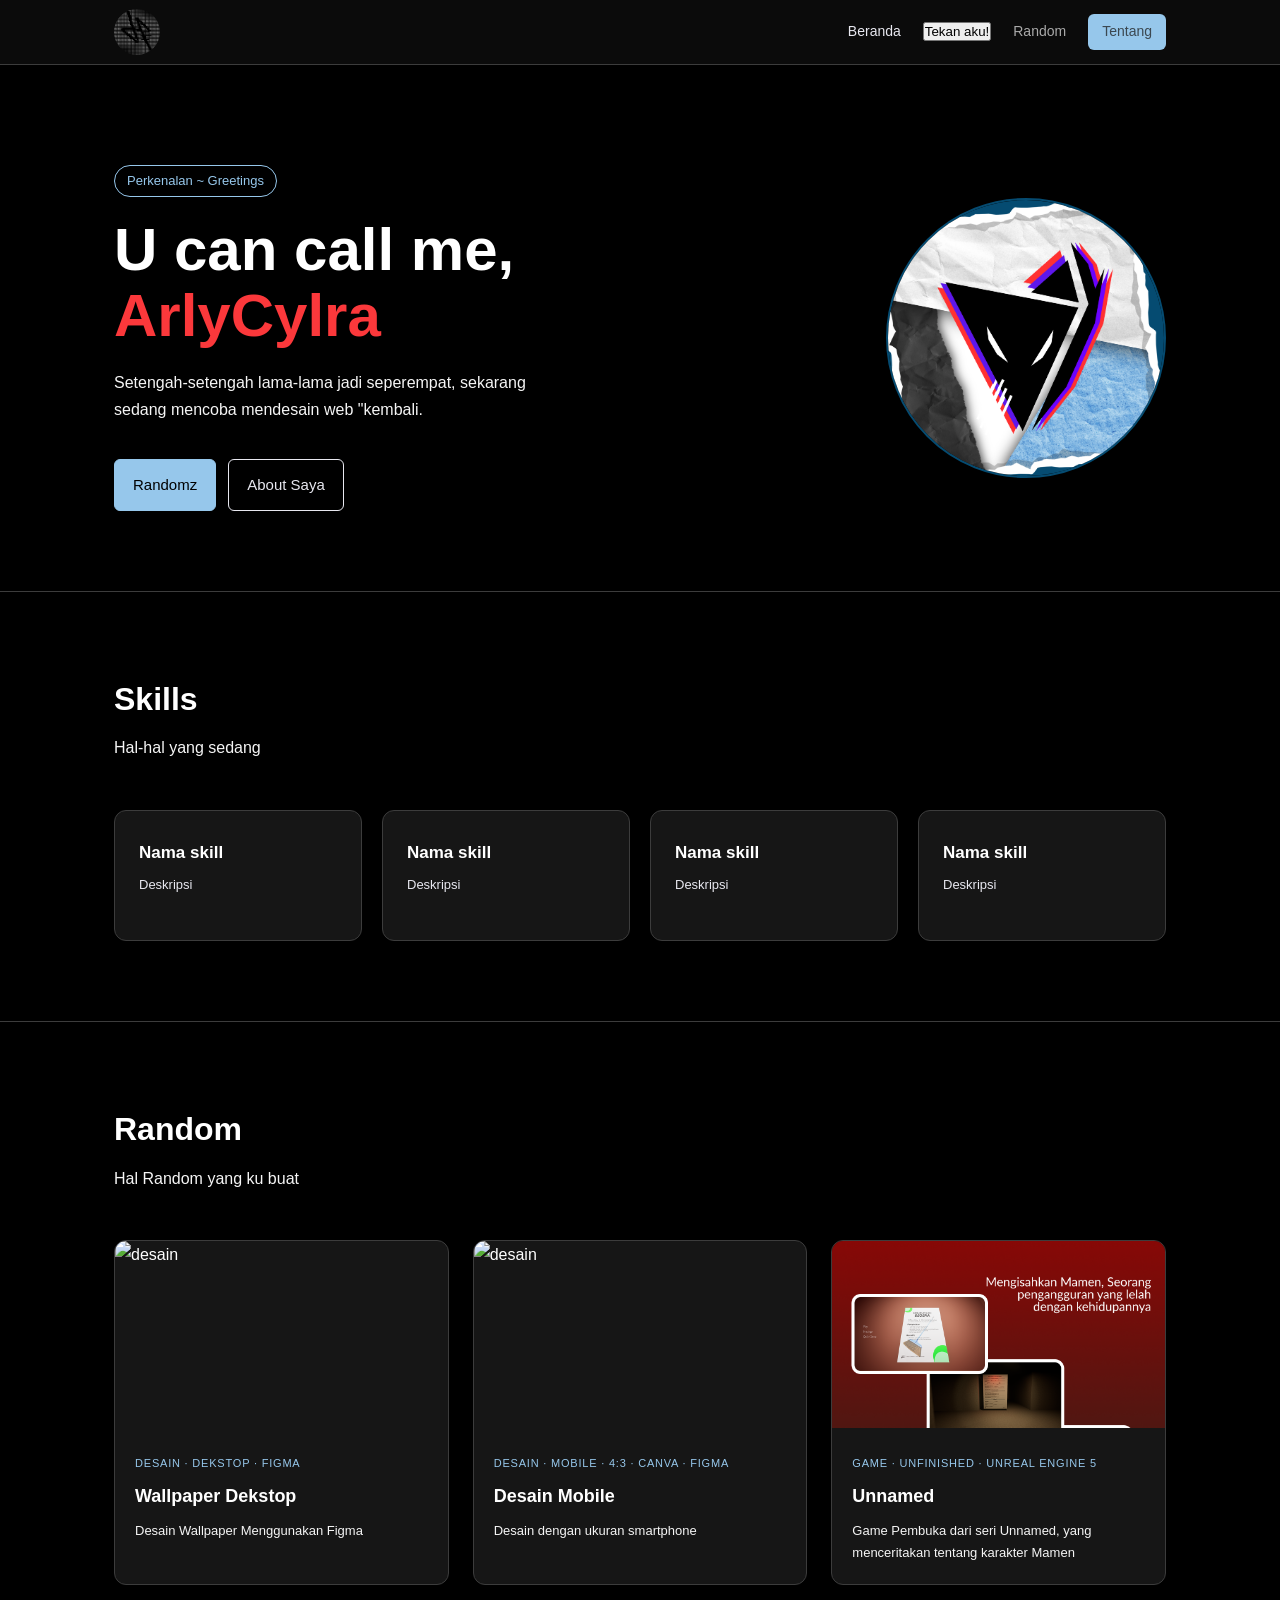
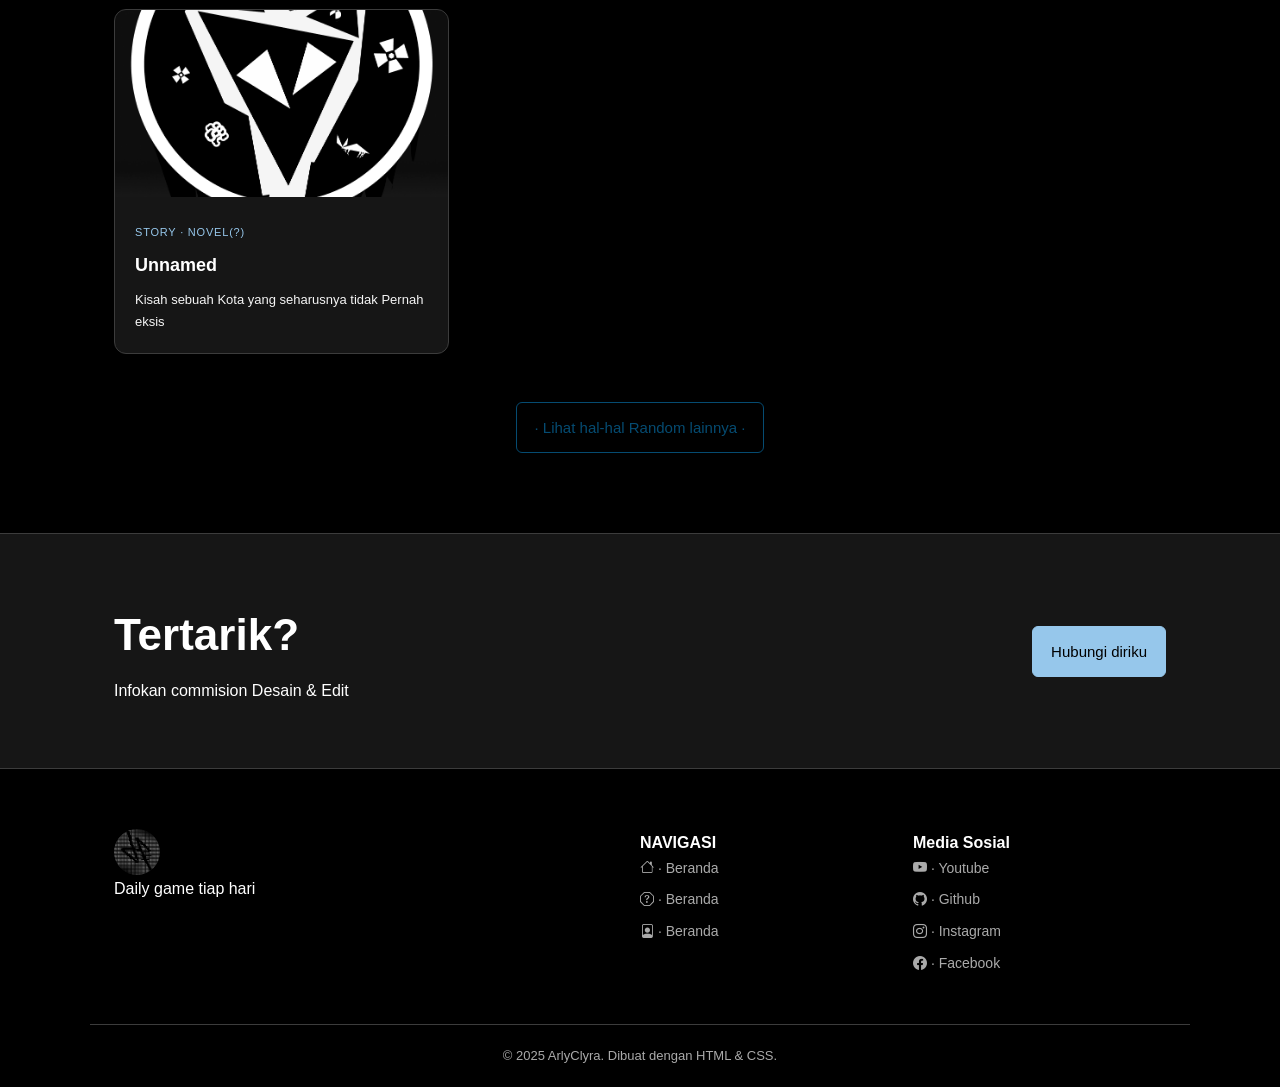
==== index.html @ 43dbf2e4 "dibenerin lagi karena masiha ada yang salah, ngak bisa /file, harus file/ atau .file/" ====
<!DOCTYPE html>
    <html lang="en">
    <head>

        <meta charset="UTF-8">
        <meta name="viewport" content="width=device-width, initial-scale=1.0">
        <link rel="icon" type="png" href="images/Arsil-Lisra.png" style="border-radius: 100%;">
        <title>Rill Ini Mah</title>
        <link rel="stylesheet" href="css/style.css"><!-- responsive.css -->
        <link rel="stylesheet" href="css/responsive.css"><!-- responsive.css -->
        <link rel="preconnect" href="https://fonts.googleapis.com">
        <link rel="preconnect" href="https://fonts.gstatic.com" crossorigin>
        <link rel="stylesheet" href="https://cdn.jsdelivr.net/npm/bootstrap-icons@1.11.3/font/bootstrap-icons.min.css">
        <link href="https://fonts.googleapis.comcss2?family=Montserrat:ital,wght@0,100..900;1,100..900&family=Syne:wght@400..800&family=TASA+Orbiter:wght@400..800&display=swap" rel="stylesheet">
        
    </head>
    
    <body>
        <!-- Header & Navbar -->

        <!-- logo -->
        <header class="site-header">
            <div class="container header-inner">
                <img src="images/Arsil-Lisra.png" alt="" class="logo">
                <!-- <h1>Unnamed</h1> -->

                <!-- HmppphBURGER -->
                <button class="nav-toggle" id="navToggle" aria-label="Buka menu">
                    <span></span><span></span><span></span>
                </button>
                
                <!-- Navvbaar -->
                <nav class="site-nav" id="siteNav">
                    <a href="index.html" class="nav-link active">Beranda</a>
                    <button onclick="document.getElementById('suara').play()">
    Tekan aku!
    </button>
     <audio id="suara" src="audio/vineboombass.mp3"></audio>
                    <a href="random.html" class="nav-link">Random</a>
                    <a href="/pages/about.html" class="nav-link nav-cta">Tentang</a>
                    
                </nav>
            </div>
        </header>
        <!-- HERO:
        Hero section dalam CSS adalah elemen tata letak lebar penuh (full-width) di
        bagian atas situs web, menampilkan visual menonjol, teks, dan tombol (CTA) 
        untuk menarik perhatian pengguna. Ini menggunakan teknik CSS seperti 
        background-image, flexbox atau grid untuk pemusatan konten, serta ukuran 
        tinggi penuh layar (100vh). -->
        <main>
            <section class="hero">
                <div class="container hero-inner">
                    <div class="hero-text">
                        <p class="hero-tag">Perkenalan ~ Greetings</p>
                        <h1 class="hero-title">
                            U can call me,<br>
                            <span class="hero-name">ArlyCylra</span>
                        </h1>
                        <p class="hero-desc">
                            Setengah-setengah lama-lama jadi seperempat, sekarang sedang mencoba mendesain web "kembali.
                        </p>
                        <div class="hero-actions">
                            <a href="#" class="btn btn-primary">Randomz</a>
                            <a href="#" class="btn btn-secondary">About Saya</a>
                        </div>
                    </div>
                    <div class="hero-visual">
                        <div class="avatar-wrap" style="cursor: pointer;" id="avatar">
                            <img src="images/PPGWEJH.png" alt="Foto profil" class="avatar-img" >
                            <script>
                                const avatar =document.getElementById('avatar');

                                const clickSound = new Audio ('audio/vineboombass.mp3')

                                avatar.addEventListener('click', function(){
                                    clickSound.currentTime =0;
                                    clickSound.play();
                                });
                            </script>
                        </div>
                    </div>
                </div>
            </section>


            <!-- SKILLL SECTION, MENGGUNAKAN CSS GRID LAYOUT -->
                    <section class="skills" id="skills">
                        <div class="container">
                            <h2 class="section-title">Skills</h2>
                            <p class="section-sub">Hal-hal yang sedang</p>
                            <div class="skills-grid">

                                <div class="skill-card">
                                    <div class="skill-icon"></div>
                                        <h3>Nama skill</h3>
                                        <p>Deskripsi</p>
                                        <div class="skill-bar"><div class="skill-fill" style="width: 75%;"></div></div><!--Ini buat total penguasannya, nanti ganti bintang atau ganti jadi kata aja.-->
                                        </div>
                                <div class="skill-card">
                                    <div class="skill-icon"></div>
                                        <h3>Nama skill</h3>
                                        <p>Deskripsi</p>
                                        <div class="skill-bar"><div class="skill-fill" style="width: 75%;"></div></div><!--Ini buat total penguasannya, nanti ganti bintang atau ganti jadi kata aja.-->
                                        </div>
                                <div class="skill-card">
                                    <div class="skill-icon"></div>
                                        <h3>Nama skill</h3>
                                        <p>Deskripsi</p>
                                        <div class="skill-bar"><div class="skill-fill" style="width: 75%;"></div></div><!--Ini buat total penguasannya, nanti ganti bintang atau ganti jadi kata aja.-->
                                        </div>
                                <div class="skill-card">
                                    <div class="skill-icon"></div>
                                        <h3>Nama skill</h3>
                                        <p>Deskripsi</p>
                                        <div class="skill-bar"><div class="skill-fill" style="width: 75%;"></div></div><!--Ini buat total penguasannya, nanti ganti bintang atau ganti jadi kata aja.-->
                                        </div>


                                    </div>
                                </div>
                            </div>
                        </div>
                    </section>

                    <section class="random-preview">
                        <div class="container">
                            <h2 class="section-title">Random</h2>
                            <p class="section-sub">Hal Random yang ku buat</p>

                            <div class="random-grid">

                                <article class="random-card">
                                    <div class="random-thumb">
                                        <img src="images/Slide 16_9 - 6.png" alt="desain">
                                        <div class="random-overlay">
                                            <a href="#" class="btn btn-sm">Lihat detail</a>
                                        </div>
                                    </div>
                                    <div class="random-info">
                                        <span class="random-tag">Desain · Dekstop · Figma</span>
                                        <h3>Wallpaper Dekstop</h3>
                                        <p>Desain Wallpaper Menggunakan Figma</p>
                                    </div>
                                </article>

                                <article class="random-card">
                                    <div class="random-thumb">
                                        <img src="images/igpost_Hanako.png" alt="desain">
                                        <div class="random-overlay">
                                            <a href="#" class="btn btn-sm">Lihat detail</a>
                                        </div>
                                    </div>
                                    <div class="random-info">
                                        <span class="random-tag">Desain · Mobile · 4:3 · Canva · Figma</span>
                                        <h3>Desain Mobile</h3>
                                        <p>Desain dengan ukuran smartphone</p>
                                    </div>
                                </article>
                                
                                <article class="random-card">
                                    <div class="random-thumb">
                                        <img src="images/MamenStoryMockup.png" alt="desain">
                                        <div class="random-overlay">
                                            <a href="#" class="btn btn-sm">Lihat detail</a>
                                        </div>
                                    </div>
                                    <div class="random-info">
                                        <span class="random-tag">Game · Unfinished · Unreal Engine 5</span>
                                        <h3>Unnamed</h3>
                                        <p>Game Pembuka dari seri Unnamed, yang menceritakan tentang karakter Mamen</p>
                                    </div>
                                </article>
                                
                                <article class="random-card">
                                    <div class="random-thumb">
                                        <img src="images/idk.png" alt="desain">
                                        <div class="random-overlay">
                                            <a href="#" class="btn btn-sm">Lihat detail</a>
                                        </div>
                                    </div>
                                    <div class="random-info">
                                        <span class="random-tag">Story · Novel(?)</span>
                                        <h3>Unnamed</h3>
                                        <p>Kisah sebuah Kota yang seharusnya tidak Pernah eksis</p>
                                    </div>
                                </article>
                            </div>

                                <div class="section-cta">
                                    <a href="pages/" class="btn btn-outline">· Lihat hal-hal Random lainnya ·</a>
                                </div>
                                
                        </div>
                    </section>

                    <!-- CTA BANNER -->
                     <section class="cta-banner">
                        <div class="container cta-inner">
                            <div>
                                <h2>Tertarik?</h2>
                                <p>Infokan commision Desain & Edit</p>
                            </div>
                            <a href="pages/contact.html" class="btn btn-primary">Hubungi diriku</a>
                        </div>
                     </section>

        </main>


        <!-- FOOTER -->
        <footer class="site-footer">
            <div class="container footer-inner">
                <div class="footer-brand">
                    <img src="images/Arsil-Lisra.png" alt="" class="logo">
                    <p>Daily game tiap hari</p>
                </div>
                <div class="footer-links">
                    <h4>NAVIGASI</h4>
                    <ul>
                        <li><i class="bi bi-house"></i><a href="index.html"> · Beranda</a></li>
                        <li><i class="bi bi-question-octagon"></i><a href="index.html"> · Beranda</a></li>
                        <li><i class="bi bi-file-person"></i><a href="index.html"> · Beranda</a></li>
                    </ul>
                </div>
                <div class="footer-links">
                    <h4>Media Sosial</h4>
                    <ul>
                        <li><i class="bi bi-youtube"></i><a href="#"> · Youtube</a></li>
                        <li><i class="bi bi-github"></i><a href="#"> · Github</a></li>
                        <li><i class="bi bi-instagram"></i><a href="#"> · Instagram</a></li>
                        <li><i class="bi bi-facebook"></i><a href="#"> · Facebook</a></li>
                    </ul>
                </div>
            </div>
            <div class="footer-bottom">
                <p>&copy; 2025 ArlyClyra. Dibuat dengan HTML &amp; CSS.</p>
            </div>
        </footer>

        <script src="js/main.js"></script>
    </body>
    </html>
---- css/style.css ----
/* variabel katanya */
:root{
/* CSS HEX */
    --offWhite: #E8E8F0;
    --white: #FFFFFF;
    /* 	Background, teks di atas gelap */
    --black: #000000;
    /* Teks utama, kontras tinggi */
    --gray-light: #F5F5F5;
    /* Background alternatif, card */
    --gray: #AAAAAA;
    /* Teks sekunder, border, placeholder */
    --sky-blue: #96C7EB;
    /* Aksen lembut, link, highlight */
    --electric-indigo: #5E17EB;
    /* Warna utama (primary) — berani, modern */
    --yale-blue: #054B71;
    /* Warna gelap untuk footer, sidebar, tombol sekunder */
    --strawberry-red: #FB383B;
    /* Call to action, error, peringatan, notifikasi */
    --gunmetal: #3C3C3C;
    /* 	Alternatif hitam yang lebih lembut, teks di atas background terang */
    --lightdark:#1e1e1ebf;

    --radius-sm: 6px;
    --radius-md: 12px;
    --radius-lg: 20px;

    --transisi: 0.3s ease;

--Syne:'Syne', sans-serif;
--TASA-Orbiter:'TASA Orbiter', sans-serif;
--Montserrat: 'Montserrat', sans-serif;
}


/* Reset & base */
*, *::before, *::after{
    box-sizing: border-box;
    margin: 0;
    padding: 0;
}

html {scroll-behavior: smooth;}

body{
    background-color: var(--black);
    font-family: var(--TASA-Orbiter);
    color: var(--white);
    font-size: 16px;
    line-height: 1.7;
}

img{
    max-width: 100%;
    display: block;
}

a{
    color: inherit;
    text-decoration: none;
}

ul{list-style: none;}

/* Utility (utility apaan?) */
.container{
    width: 100%;
    max-width: 1100px;
    margin: 0 auto;
    padding: 0 24px;
}

/* buttonzz */
.btn{
    display: inline-block;
    padding: 12px 18px;
    border-radius: var(--radius-sm);
    font-family: var(--Montserrat);
    font-size: 15px;
    font-weight: 500;
    cursor: pointer;
    transition: all var(--transisi);
    border: 1.5px solid transparent;
}

.btn-primary{
    background:var(--sky-blue);
    color: var(--black);
    border-color: var(--sky-blue);
}

.btn-primary:hover{
    background: transparent;
    color: var(--sky-blue);
}

.btn-secondary{
    background: transparent;
    color:var(--offWhite);
    border-color: var(--offWhite);
}
.btn-secondary:hover{
    color:var(--strawberry-red);
    border-color: var(--strawberry-red);
}

.btn-outline{
    background: transparent;
    color: var(--yale-blue);
    border-color: var(--yale-blue);
}

.btn-outline:hover{
    color: var(--electric-indigo);
    border-color: var(--electric-indigo);
}

.btn-sm{
    padding: 8px 18px;
    font-size: 13px;
    background:var(--strawberry-red);
    color: var(--lightdark);
    border-radius: var(--radius-sm);
}

/* Header & Navbar  
flexbox horizontal logo kiri nav kanan*/

.site-header{
    position: sticky;/* MENEMPEL SAAT DI SCROLL */
    top: 0;
    z-index: 100;
    background:rgba(15, 15, 15, 0.75);/* var(--gunmetal);var(--white); */
    backdrop-filter: blur(12px);
    border-bottom: 1px solid var(--gunmetal);
}

.header-inner{
    display: flex;/*flexbox= elemen berjejer scr horixontal ---*/
    align-items: center;/*Rata tengah secara vertical*/
    justify-content: space-between;/*membuat logo ad adi kiri dan nav di kanan*/
    height: 64px;
}

/* LOGO */
.logo{
    width: 46px;
    border-radius: 50px;
    /* padding-bottom: 12px;     */
}  

/* NAV */
.site-nav{
    display: flex;
    align-items: center;
    gap: 8px;
}

.nav-link{
    padding: 6px 14px;
    border-radius: var(--radius-sm);
    font-size: 14px;
    color: var(--gray);
    transition: color var(--transisi);
}

.nav-link:hover, 
.nav-link.active{color: var(--offWhite);}

.nav-cta{
    background-color: var(--sky-blue);/* color: #3C3C3C !important; */
    color: var(--lightdark);
    font-weight: 500;
}

.nav-cta:hover{
    background-color: #5E17EB;
}

/* HmmmmmBUrgahhh(hidden as default on dekstop) */
.nav-toggle{
    display: none;
    flex-direction: column;
    gap: 5px;
    background: none;
    border: none;
    cursor: pointer;
    padding: 4px;
}

.nav-toggle span{
    display: block;
    width: 22px;
    height: 2px;
    background-color: var(--white);
    border-radius: 2px;
    transition: var(--transisi);
}

/* HERO */
.hero{
    padding: 100px 0 80px;
}

.hero-inner{
    display: flex;
    align-items: center;
    gap: 60px;
}


.hero-text{flex: 1;}

.hero-tag{
    display: inline-block;
    font-size: 13px;
    color: var(--sky-blue);
    border: 1px solid var(--sky-blue);
    padding: 4px 12px;
    border-radius: 20px;
    margin-bottom: 20px;
    letter-spacing: 0.5;
}

.hero-title{
    font-family: var(--Syne);
    font-size: clamp(36px, 5vw, 60px);
    font-weight: 800;
    line-height: 1.1;
    margin-bottom: 20px;
}

.hero-name{
    color: var(--strawberry-red);
    display: block;
}

.hero-desc{
    color: var(--gray-light);
    font-size: 16px;
    max-width: 460px;
    margin-bottom: 36px;
}

.hero-actions{
    display: flex;
    gap: 12px;
    flex-wrap: wrap;
}

.avatar-wrap{
    width: 280px;
    height: 280px;
    border-radius: 50%;
    border: 2px solid var(--yale-blue);
    overflow: hidden;
    position: relative;
    transition: 2s;
    
}


/* iseng inimah wwwwwkwkwkwk */
.avatar-wrap:active{
    rotate: 360000deg;
    transition: 2s;
     width: 99999px;
    height: 99999px;
}

.avatar-img{
    width: 100%;
    height: 100%;
    object-fit: cover;
}

/* SKill section dgn konsep css grid 4 kolom kartu */
.skills{
    padding: 80px 0;
    border-top:1px solid var(--gunmetal);
}

.section-title{
    font-family: var(--Syne);
    font-size: 32px;
    font-weight: 700;
    margin-bottom: 8px;
}

.section-sub{
    color: var(--gray-light);
    margin-bottom: 48px;   
}

/* 4 Kolom otomatis??? minimal 200px /kolom */
.skills-grid{
    display: grid;
    grid-template-columns: repeat(auto-fit, minmax(200px, 1fr));
    gap: 20px;
}

.skill-card{
    background: var(--lightdark);
    border: 1px solid var(--gunmetal);
    border-radius: var(--radius-md);
    padding: 28px 24px;
    transition: border-color var(--transisi), transform var(--transisi);
}

.skill-card:hover{
    border-color: var(--offWhite);
    transform: translateY(-4px);
}

.skill-card h3{
    font-family: var(--Montserrat);
    font-size: 17px;
    margin-bottom: 8px;
}

.skill-card p{
    font-size: 13px;
    color: var(--offWhite);
    margin-bottom: 16px;
    line-height: 1.6;
}

/* Progress bar skill */
/* .skill-bar {
  height: 4px;
  background: var(--clr-border);
  border-radius: 4px;
  overflow: hidden;
}
.skill-fill {
  height: 100%;
  background: linear-gradient(90deg, var(--clr-accent), var(--clr-accent2));
  border-radius: 4px;
} */
/* OPSIONAL BWT SKRG */



/* RANDOM PAGES SECTION */
.random-preview{
    padding: 80px 0;
    border-top: 1px solid var(--gunmetal);
}

.random-grid{
    display: grid;
    grid-template-columns: repeat(auto-fit, minmax(280px, 1fr));
    gap: 24px;
    margin-bottom: 48px;
}

.random-card{
    background: var(--lightdark);
    border: 1px solid var(--gunmetal);
    border-radius: var(--radius-md);
    overflow: hidden;
    transition: border-color var(--transisi), transform var(--transisi);
}

.random-card:hover{
    border-color: var(--strawberry-red);
    transform: translateY(-4px);
}

.random-thumb{
    position: relative;
    overflow: hidden;
    aspect-ratio: 16/9; /*RAsiO GAMBAR*/
}

.random-thumb img{
    width: 100%;
    height: 100%;
    object-fit: cover;
    transition: transform 0.4s ease;
}

.random-card:hover .random-thumb img{
    transform: scale(1.05);
}

.random-overlay{
    position: absolute;
    inset: 0;
    background: rgb(0, 0, 0,0.6);
    display: flex;
    align-items: center;
    justify-content: center;
    opacity: 0;
    transition: opacity var(--transisi);
}

.random-card:hover .random-overlay{ opacity: 1;}

.random-info{
   padding: 20px;
}

.random-tag{
    font-size: 11px;
    color: var(--sky-blue);
    text-transform: uppercase;
    letter-spacing: 0.8px;
}

.random-info h3{
    font-family: var(--Montserrat);
    font-size: 18px;
    margin: 6px 0 8px;
}

.random-info p{
    font-size: 13px;
    color:var(--gray-light)
}

.section-cta{text-align: center;}

/* CTA BANNER */
.cta-banner{
    border-top: 1px solid var(--gunmetal);
    border-bottom: 1px solid var(--gunmetal);
    padding: 64px 0;
    background-color: var(--lightdark);
}

.cta-inner{
    display: flex;
    align-items: center;
    justify-content: space-between;
    gap: 32px;
    flex-wrap: wrap;
}

.cta-inner h2 {
    font-family: var(--Syne);
    font-size: 44px;
    font-weight: 700;
}

.cta-inner p{ color: var(--white); margin-top: 4px;}

/* FOOOTTTRGGGGhHhH */
.site-footer{
    padding: 60px 0 0;
}

.footer-inner{
    display: grid;
    grid-template-columns: 2fr 1fr 1fr;
    gap: 20px;
    padding-bottom: 48px;
    border-bottom: 1px solid var(--gunmetal);
}


/* .footer-brand .logo { margin-bottom: 12px; }
.footer-brand p { color: var(--clr-muted); font-size: 14px; } */ n

/* ==NGGAK PERLU SOALNYA REUSE LOGO YANG DIATAS== */

.footer-links h4{
    font-family: var(--Montserrat);
    font-size: 14;
    letter-spacing: 0.5px;
    margin-bottom: 16px;
    color: var(--white);
}

.footer-links ul{display: flex; flex-direction: column; gap: 8px;}

.footer-links li{
    font-size: 14px;
    color: var(--gray);
    transition: color var(--transisi);    
}

.footer-links li:hover{ color: var(--offWhite);}

.footer-bottom{
    text-align: center;
    padding: 20px;
    font-size: 13px;
    color: var(--gray);
}
---- css/responsive.css ----
/* ======================================
responsice . css
konsep yang dipalajjeri?
    -media query(@media)
    -mobilefirst approach
    mengubah layout grid/flex di layat kecil
======================================= */

/* tablet (maximal 900px) */

:root{
/* CSS HEX */
    --offWhite: #E8E8F0;
    --white: #FFFFFF;
    /* 	Background, teks di atas gelap */
    --black: #000000;
    /* Teks utama, kontras tinggi */
    --gray-light: #F5F5F5;
    /* Background alternatif, card */
    --gray: #AAAAAA;
    /* Teks sekunder, border, placeholder */
    --sky-blue: #96C7EB;
    /* Aksen lembut, link, highlight */
    --electric-indigo: #5E17EB;
    /* Warna utama (primary) — berani, modern */
    --yale-blue: #054B71;
    /* Warna gelap untuk footer, sidebar, tombol sekunder */
    --strawberry-red: #FB383B;
    /* Call to action, error, peringatan, notifikasi */
    --gunmetal: #3C3C3C;
    /* 	Alternatif hitam yang lebih lembut, teks di atas background terang */
    --lightdark:#1e1e1ebf;

    --radius-sm: 6px;
    --radius-md: 12px;
    --radius-lg: 20px;

    --transisi: 0.3s ease;

--Syne:'Syne', sans-serif;
--TASA-Orbiter:'TASA Orbiter', sans-serif;
--Montserrat: 'Montserrat', sans-serif;
}

@media (max-width: 900px){
    .hero-inner{
        flex-direction: column;
        text-align: center;
    }

    .hero-desc{
        margin-left: auto; 
        margin-right: auto;
    }

    .hero-actions{
        justify-content: center;
    }
/* Memperkecil avatar */
    .avatar-wrap{
        width: 200px;
        height: 200px;
    }

    /* footer dari 3 kolom jadi 2 kolom */
    .footer-inner{
        grid-template-columns: 1fr 1fr;
    }
    .footer-brand{
        grid-column: 1/ -1; /* span semua kolom */
    }
}

/* mobile max 600px */
@media (max-width: 600px){

    /* navbar: hamburger muncul, nav links disembunyikan */
    .nav-toggle{
        display: flex;
    }

    .site-nav{
        display: none; /* Nav sembunyi secara default */
        position: absolute;
        top: 64px;
        left: 0;
        right:0;
        background: var(--yale-blue);
        flex-direction: column; /*link tersusun vertical*/
        align-items: flex-start;
        padding: 16px 24px;
        border-bottom: 1px solid var(--gunmetal);
        gap: 4px;
    }

    /* class .is-open ditambahkan via Js */
    .site-nav.is-open {display: flex;}

    .nav-link{
        width: 100%;
        padding: 10px 0;
        border-bottom:  1px solid  var(--gunmetal);
    }

    .nav-link:last-child{border-bottom: none;}

    /* paddging menjadi m=lebih kecil */
    .hero {padding: 60px 0 40px;}
    
    /* random:dadari 3 kolom jadi 1 kolom */
    .random-grid{grid-template-columns: 1fr;}

    /* cta dari row jadi column */
    .cta-inner{
        flex-direction: column;
        text-align: center;
    }

    /* footer jadi 1 kolom semua */
    .footer-inner{
        grid-template-columns:  1fr;
    }
}
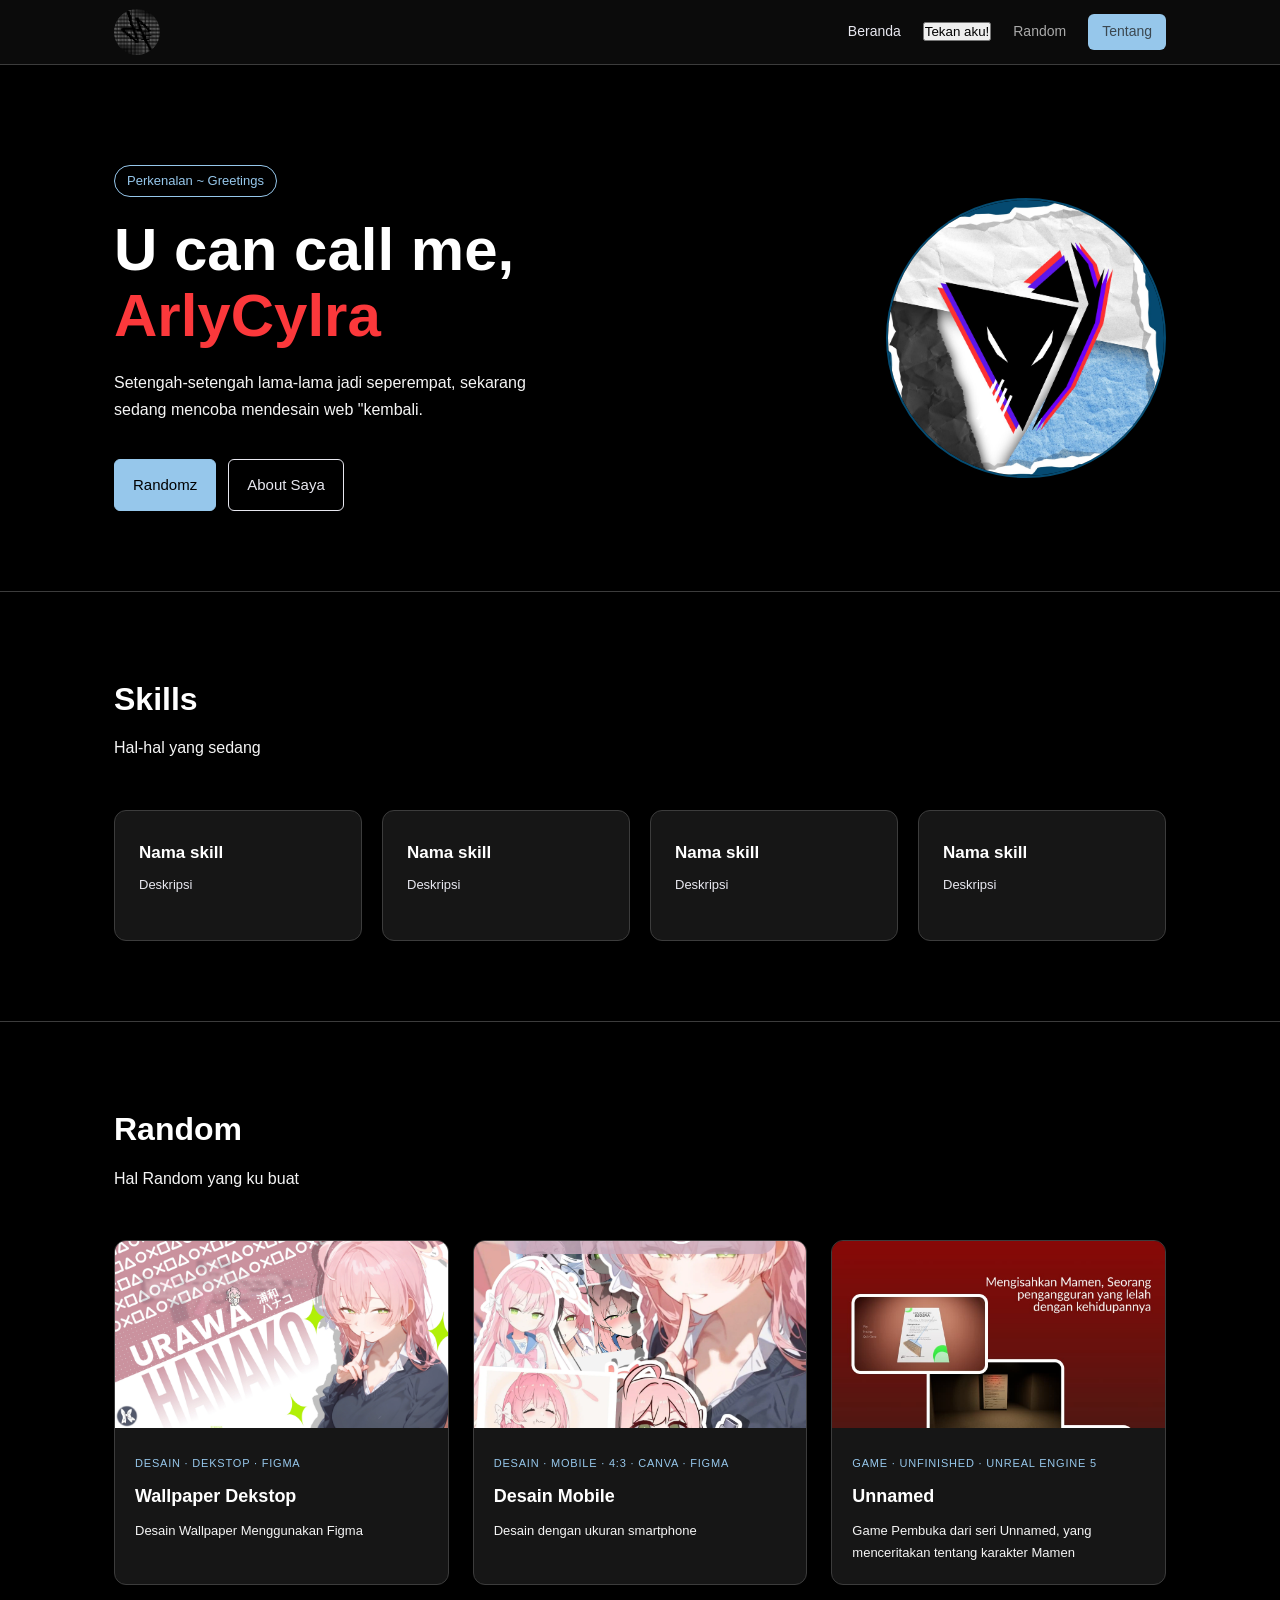
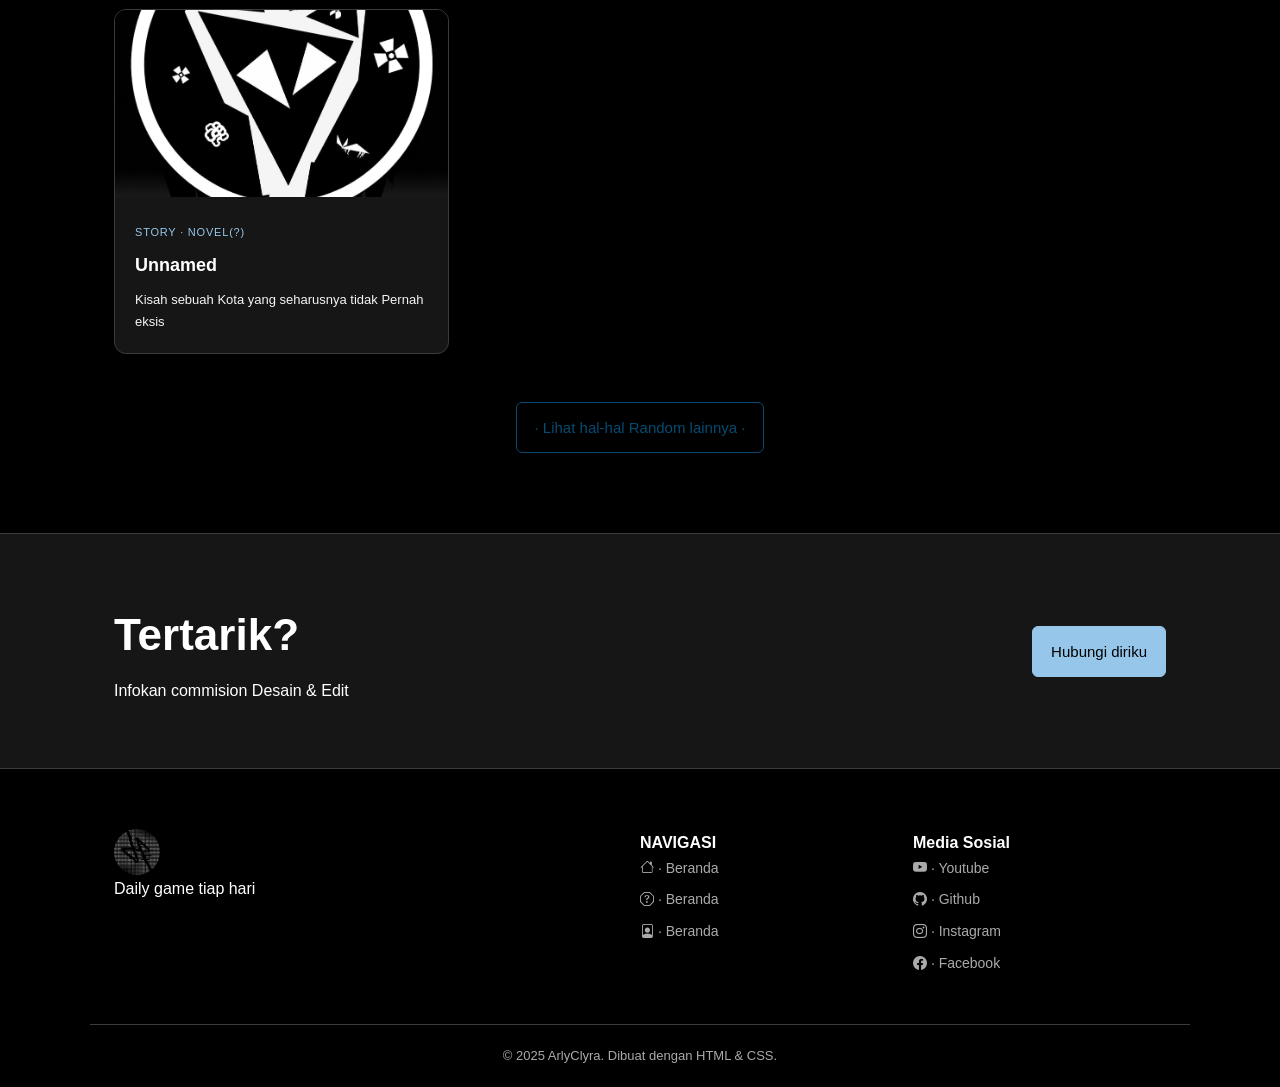
==== commit 888b35cd: "gambarnya dikompress biar nggak berat, sama pake lazy loading" ====
--- a/index.html
+++ b/index.html
@@ -4,7 +4,7 @@
 
         <meta charset="UTF-8">
         <meta name="viewport" content="width=device-width, initial-scale=1.0">
-        <link rel="icon" type="png" href="images/Arsil-Lisra.png" style="border-radius: 100%;">
+        <link rel="icon" type="png" href="images/compressed/Arsil-Lisra.png" style="border-radius: 100%;">
         <title>Rill Ini Mah</title>
         <link rel="stylesheet" href="css/style.css"><!-- responsive.css -->
         <link rel="stylesheet" href="css/responsive.css"><!-- responsive.css -->
@@ -21,7 +21,7 @@
         <!-- logo -->
         <header class="site-header">
             <div class="container header-inner">
-                <img src="images/Arsil-Lisra.png" alt="" class="logo">
+                <img src="images/compressed/Arsil-Lisra.png" alt="logo.png" class="logo">
                 <!-- <h1>Unnamed</h1> -->
 
                 <!-- HmppphBURGER -->
@@ -67,7 +67,7 @@
                     </div>
                     <div class="hero-visual">
                         <div class="avatar-wrap" style="cursor: pointer;" id="avatar">
-                            <img src="images/PPGWEJH.png" alt="Foto profil" class="avatar-img" >
+                            <img src="images/compressed/PPGWEJH.jpg" alt="Foto profil" class="avatar-img">
                             <script>
                                 const avatar =document.getElementById('avatar');
 
@@ -132,7 +132,7 @@
 
                                 <article class="random-card">
                                     <div class="random-thumb">
-                                        <img src="images/Slide 16_9 - 6.png" alt="desain">
+                                        <img src="images/compressed/Slide 16_9 - 6.webp" alt="desain" loading="lazy">
                                         <div class="random-overlay">
                                             <a href="#" class="btn btn-sm">Lihat detail</a>
                                         </div>
@@ -146,7 +146,7 @@
 
                                 <article class="random-card">
                                     <div class="random-thumb">
-                                        <img src="images/igpost_Hanako.png" alt="desain">
+                                        <img src="images/compressed/igpost_Hanako.webp" alt="desain" loading="lazy">
                                         <div class="random-overlay">
                                             <a href="#" class="btn btn-sm">Lihat detail</a>
                                         </div>
@@ -160,7 +160,7 @@
                                 
                                 <article class="random-card">
                                     <div class="random-thumb">
-                                        <img src="images/MamenStoryMockup.png" alt="desain">
+                                        <img src="images/compressed/MamenStoryMockup.jpg" alt="desain" loading="lazy">
                                         <div class="random-overlay">
                                             <a href="#" class="btn btn-sm">Lihat detail</a>
                                         </div>
@@ -174,7 +174,7 @@
                                 
                                 <article class="random-card">
                                     <div class="random-thumb">
-                                        <img src="images/idk.png" alt="desain">
+                                        <img src="images/compressed/idk.jpg" alt="desain" loading="lazy">
                                         <div class="random-overlay">
                                             <a href="#" class="btn btn-sm">Lihat detail</a>
                                         </div>
@@ -212,7 +212,7 @@
         <footer class="site-footer">
             <div class="container footer-inner">
                 <div class="footer-brand">
-                    <img src="images/Arsil-Lisra.png" alt="" class="logo">
+                    <img src="images/compressed/Arsil-Lisra.png" alt="" class="logo" loading="lazy">
                     <p>Daily game tiap hari</p>
                 </div>
                 <div class="footer-links">
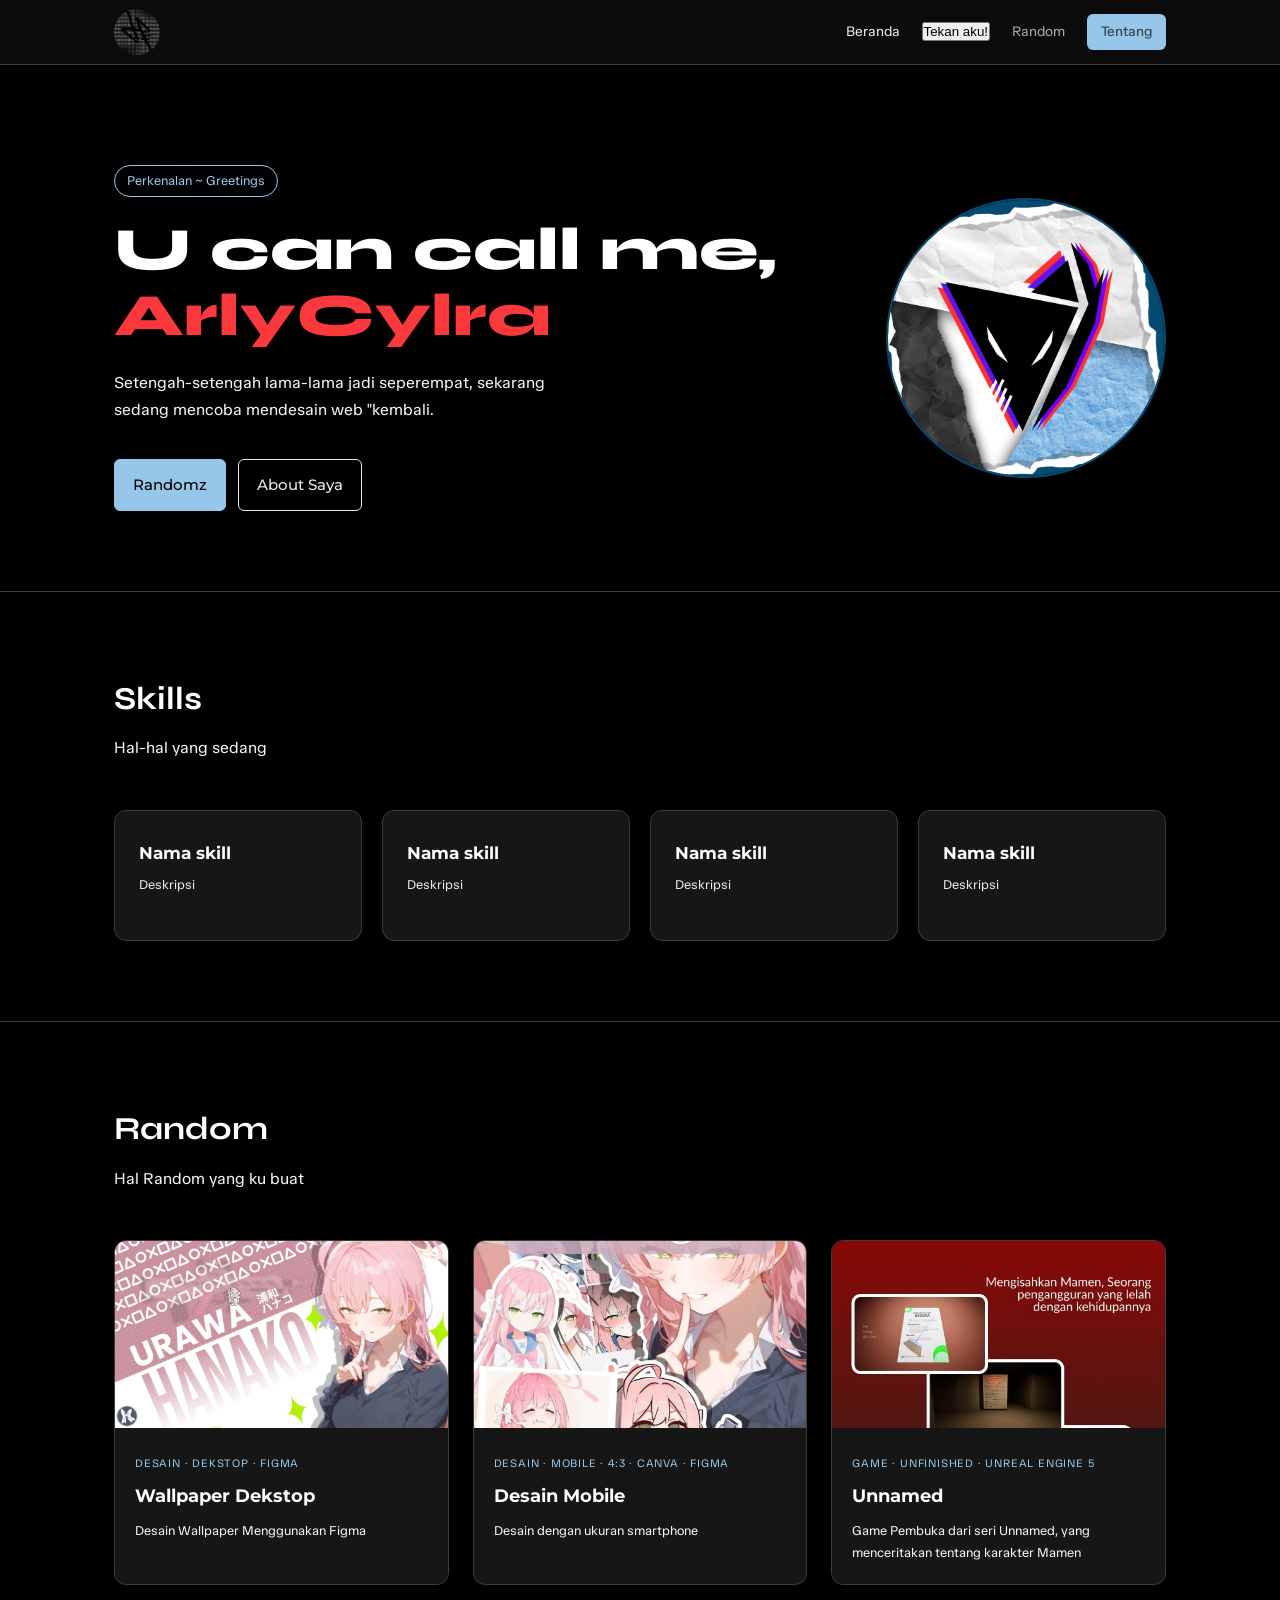
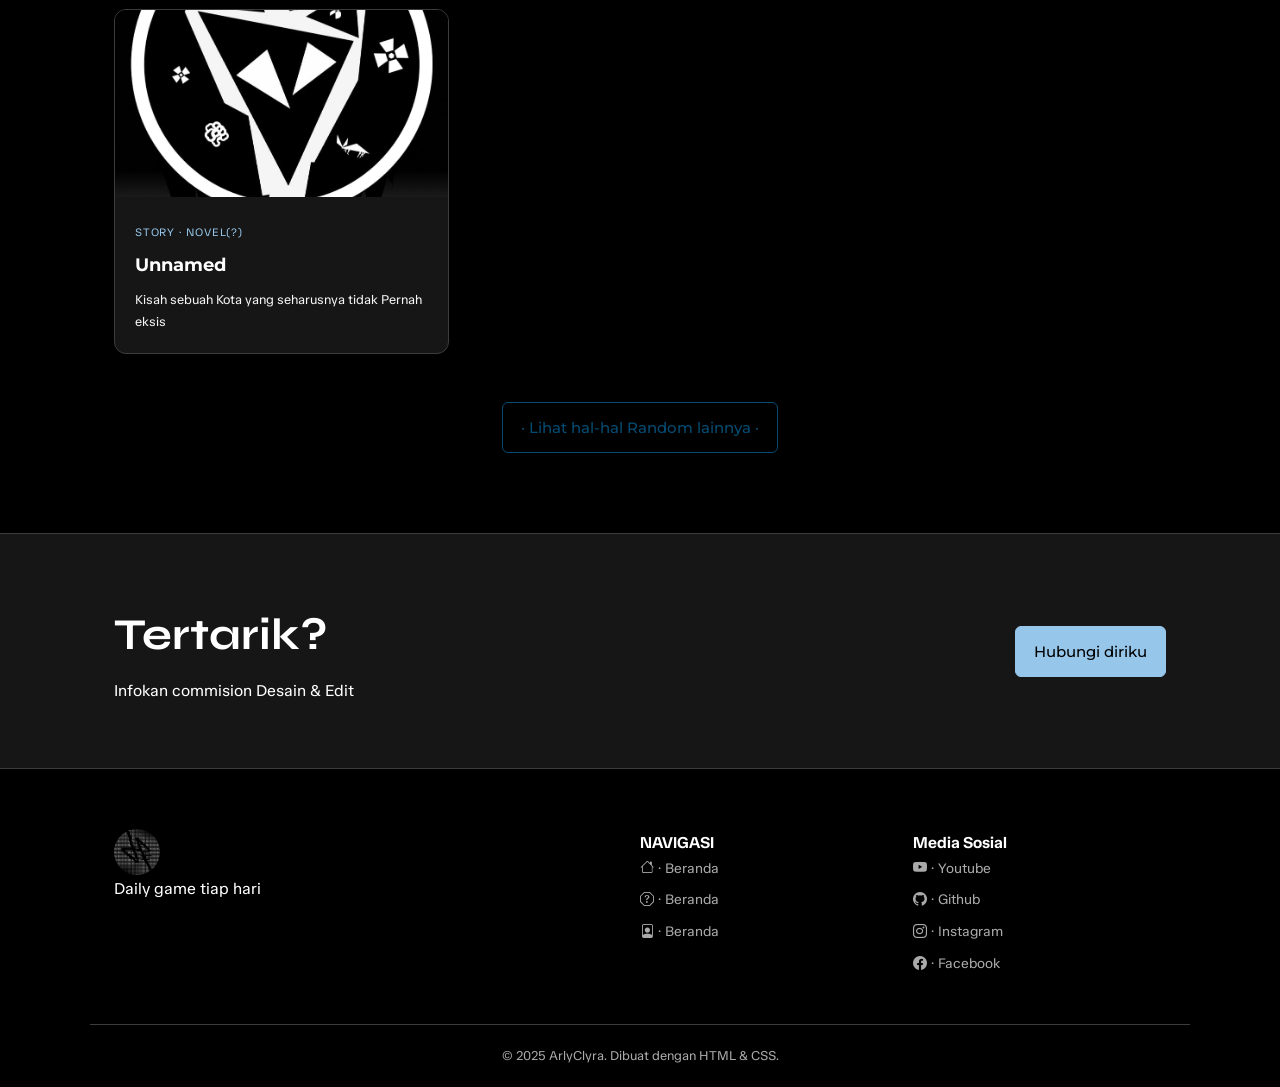
==== commit 90f1ed5b: "nge fix biar font dari google bisa jalan" ====
--- a/index.html
+++ b/index.html
@@ -11,7 +11,7 @@
         <link rel="preconnect" href="https://fonts.googleapis.com">
         <link rel="preconnect" href="https://fonts.gstatic.com" crossorigin>
         <link rel="stylesheet" href="https://cdn.jsdelivr.net/npm/bootstrap-icons@1.11.3/font/bootstrap-icons.min.css">
-        <link href="https://fonts.googleapis.comcss2?family=Montserrat:ital,wght@0,100..900;1,100..900&family=Syne:wght@400..800&family=TASA+Orbiter:wght@400..800&display=swap" rel="stylesheet">
+        <link href="https://fonts.googleapis.com/css2?family=Montserrat:ital,wght@0,100..900;1,100..900&family=Syne:wght@400..800&family=TASA+Orbiter:wght@400..800&display=swap" rel="stylesheet">
         
     </head>
     
@@ -37,7 +37,7 @@
     </button>
      <audio id="suara" src="audio/vineboombass.mp3"></audio>
                     <a href="random.html" class="nav-link">Random</a>
-                    <a href="/pages/about.html" class="nav-link nav-cta">Tentang</a>
+                    <a href="pages/about.html" class="nav-link nav-cta">Tentang</a>
                     
                 </nav>
             </div>
--- a/css/style.css
+++ b/css/style.css
@@ -30,7 +30,7 @@
     --transisi: 0.3s ease;
 
 --Syne:'Syne', sans-serif;
---TASA-Orbiter:'TASA Orbiter', sans-serif;
+--TASA-Orbiter:'TASA Orbiter Display', sans-serif;
 --Montserrat: 'Montserrat', sans-serif;
 }
 
@@ -468,7 +468,7 @@
 
 .footer-links h4{
     font-family: var(--Montserrat);
-    font-size: 14;
+    font-size: 14px;
     letter-spacing: 0.5px;
     margin-bottom: 16px;
     color: var(--white);
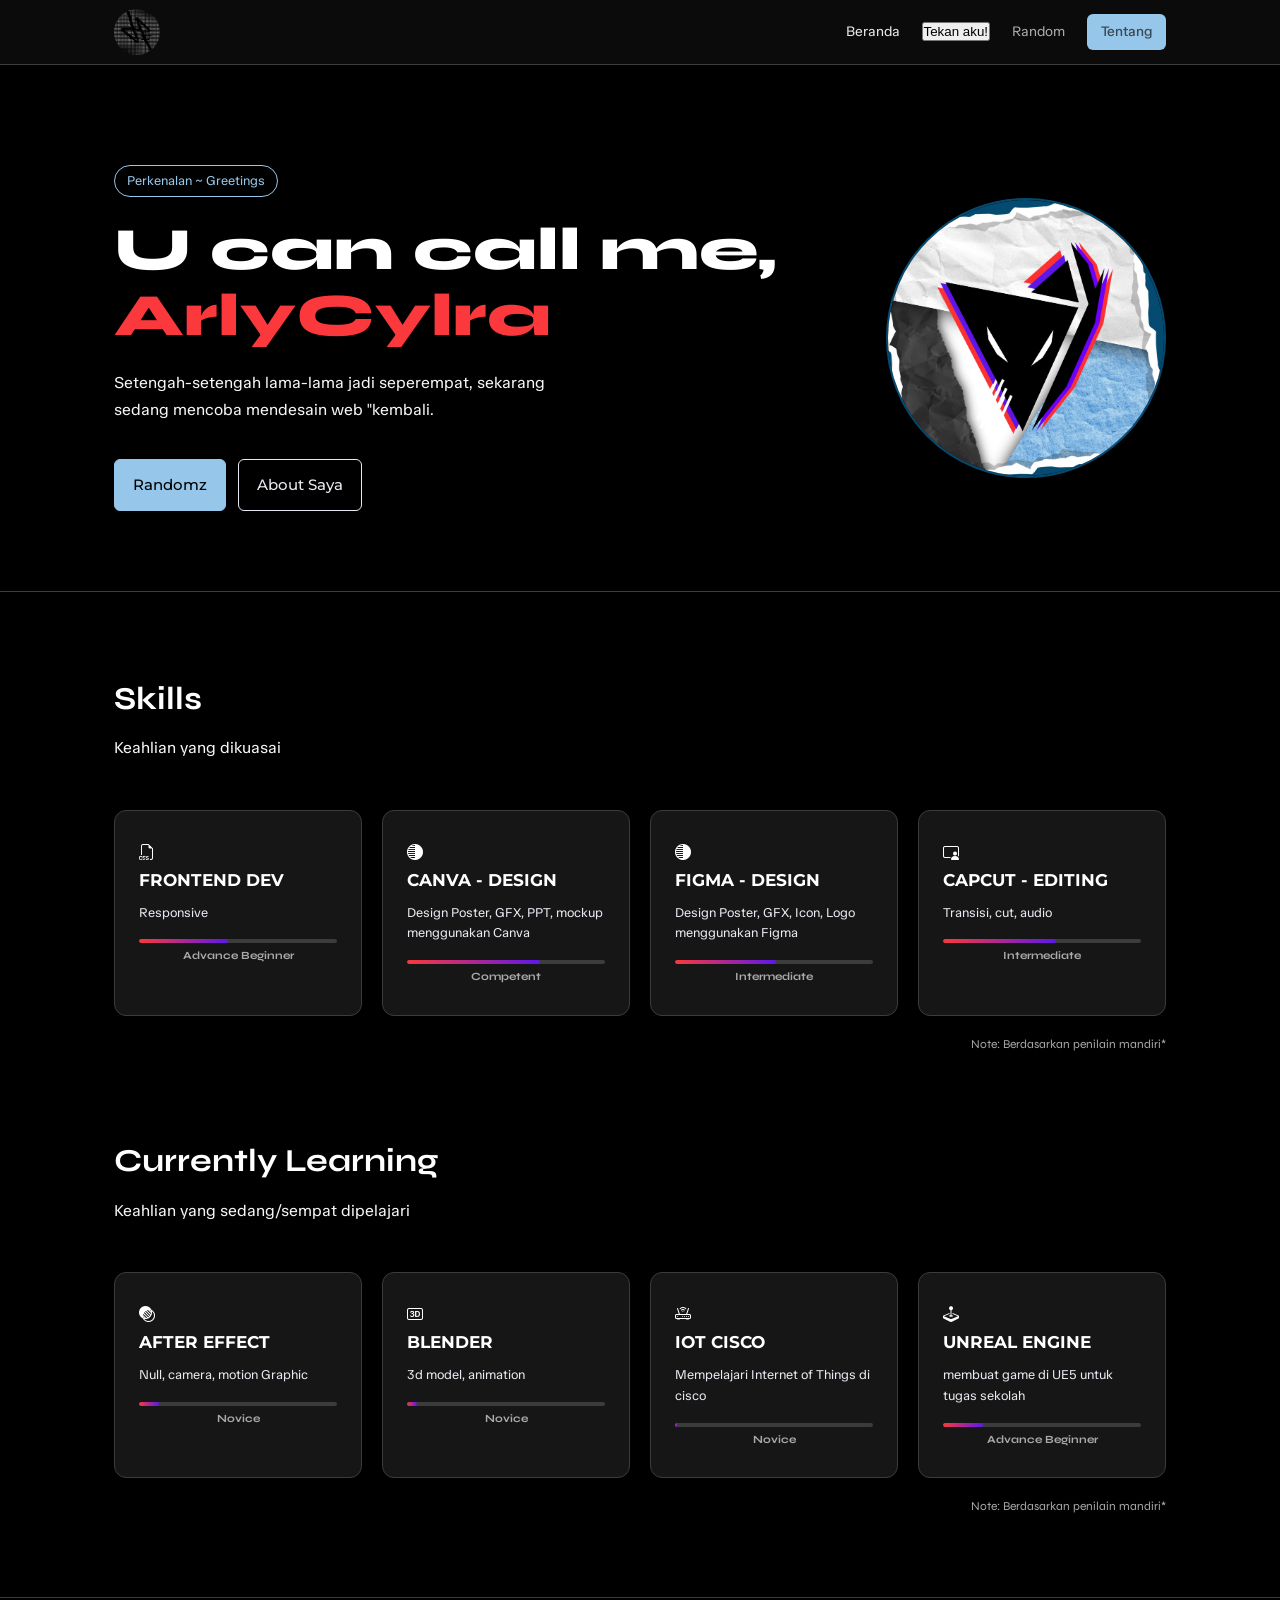
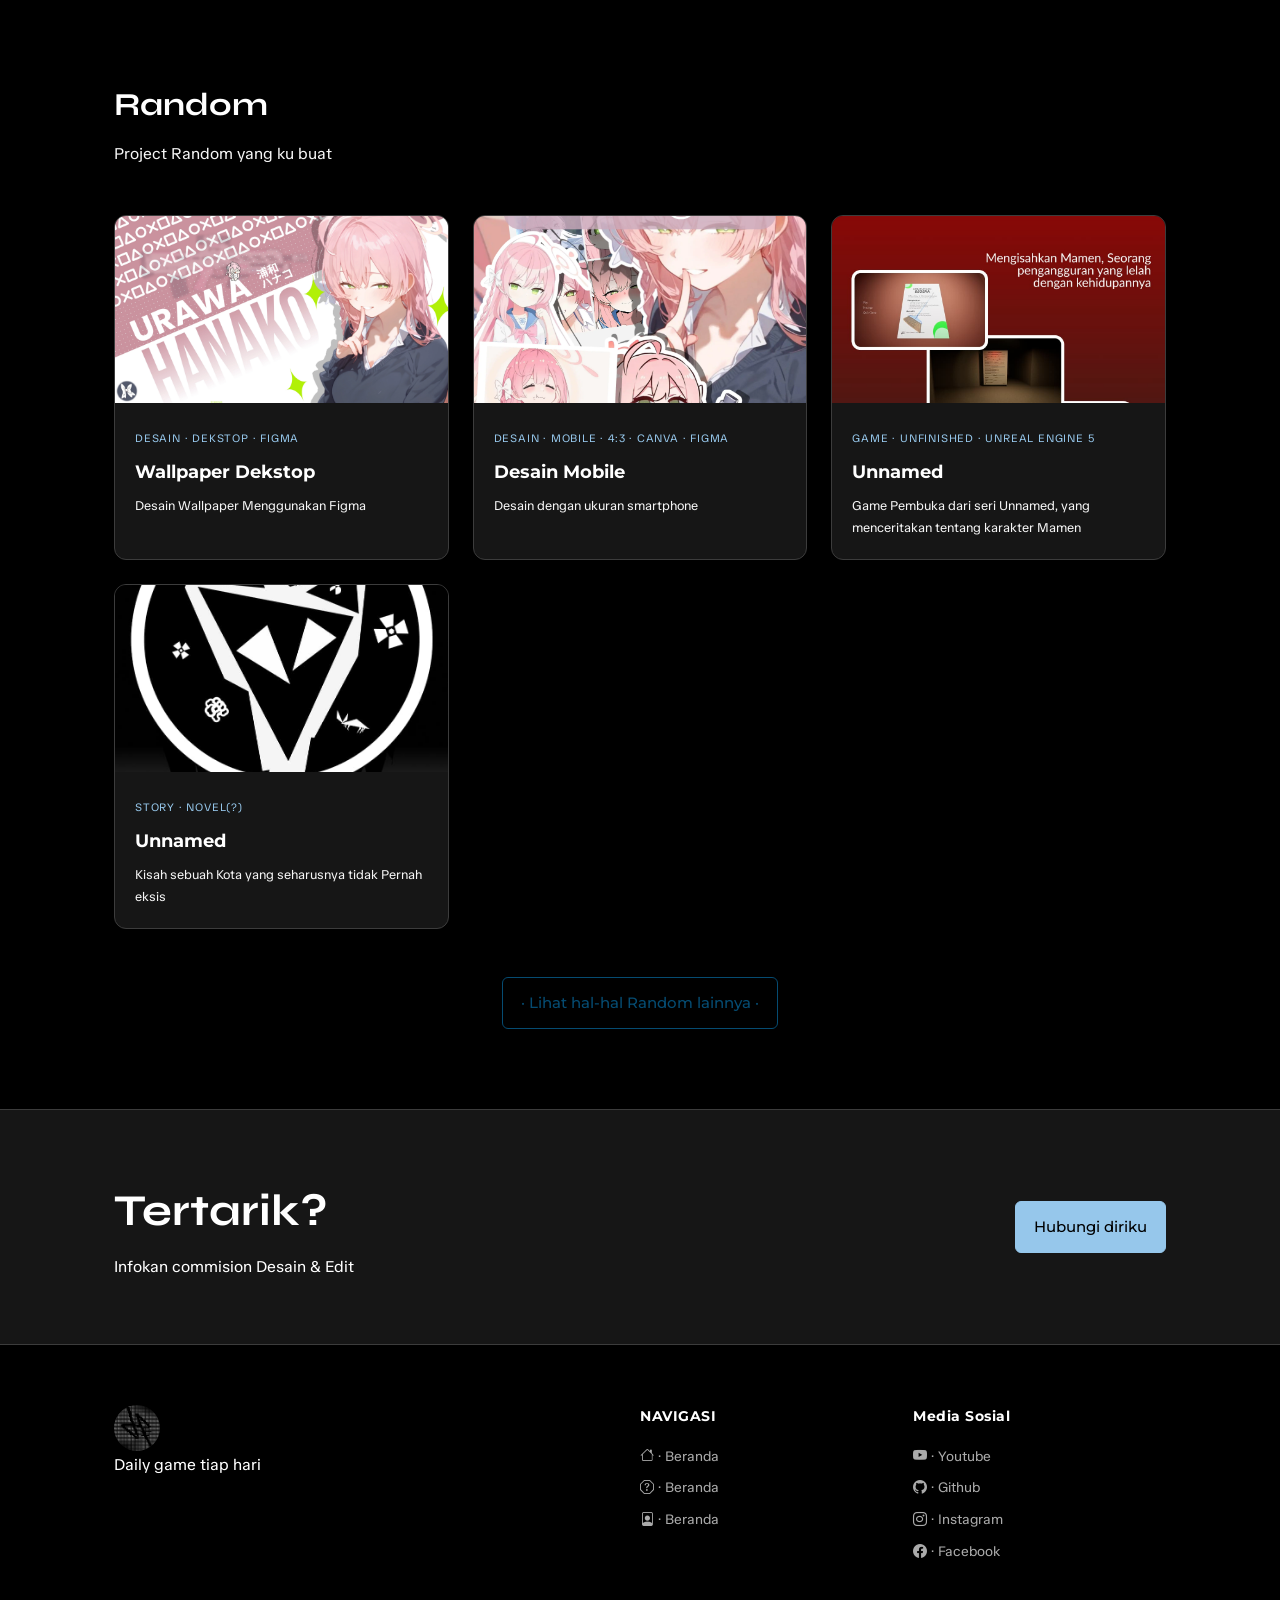
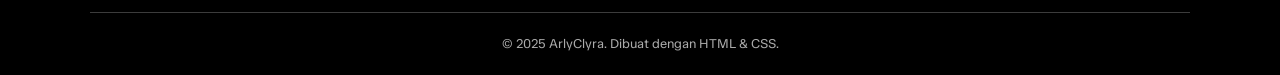
==== commit 1d320539: "mengisi skill card, dan menambahkan currently learning" ====
--- a/index.html
+++ b/index.html
@@ -1,243 +1,359 @@
-    <!DOCTYPE html>
-    <html lang="en">
-    <head>
-
-        <meta charset="UTF-8">
-        <meta name="viewport" content="width=device-width, initial-scale=1.0">
-        <link rel="icon" type="png" href="images/compressed/Arsil-Lisra.png" style="border-radius: 100%;">
-        <title>Rill Ini Mah</title>
-        <link rel="stylesheet" href="css/style.css"><!-- responsive.css -->
-        <link rel="stylesheet" href="css/responsive.css"><!-- responsive.css -->
-        <link rel="preconnect" href="https://fonts.googleapis.com">
-        <link rel="preconnect" href="https://fonts.gstatic.com" crossorigin>
-        <link rel="stylesheet" href="https://cdn.jsdelivr.net/npm/bootstrap-icons@1.11.3/font/bootstrap-icons.min.css">
-        <link href="https://fonts.googleapis.com/css2?family=Montserrat:ital,wght@0,100..900;1,100..900&family=Syne:wght@400..800&family=TASA+Orbiter:wght@400..800&display=swap" rel="stylesheet">
-        
-    </head>
-    
-    <body>
-        <!-- Header & Navbar -->
-
-        <!-- logo -->
-        <header class="site-header">
-            <div class="container header-inner">
-                <img src="images/compressed/Arsil-Lisra.png" alt="logo.png" class="logo">
-                <!-- <h1>Unnamed</h1> -->
-
-                <!-- HmppphBURGER -->
-                <button class="nav-toggle" id="navToggle" aria-label="Buka menu">
-                    <span></span><span></span><span></span>
-                </button>
-                
-                <!-- Navvbaar -->
-                <nav class="site-nav" id="siteNav">
-                    <a href="index.html" class="nav-link active">Beranda</a>
-                    <button onclick="document.getElementById('suara').play()">
-    Tekan aku!
-    </button>
-     <audio id="suara" src="audio/vineboombass.mp3"></audio>
-                    <a href="random.html" class="nav-link">Random</a>
-                    <a href="pages/about.html" class="nav-link nav-cta">Tentang</a>
-                    
-                </nav>
-            </div>
-        </header>
-        <!-- HERO:
+<!doctype html>
+<html lang="en">
+  <head>
+    <meta charset="UTF-8" />
+    <meta name="viewport" content="width=device-width, initial-scale=1.0" />
+    <link
+      rel="icon"
+      type="png"
+      href="images/compressed/Arsil-Lisra.png"
+      style="border-radius: 100%"
+    />
+    <title>Rill Ini Mah</title>
+    <link rel="stylesheet" href="css/style.css" />
+    <!-- responsive.css -->
+    <link rel="stylesheet" href="css/responsive.css" />
+    <!-- responsive.css -->
+    <link rel="preconnect" href="https://fonts.googleapis.com" />
+    <link rel="preconnect" href="https://fonts.gstatic.com" crossorigin />
+    <link
+      rel="stylesheet"
+      href="https://cdn.jsdelivr.net/npm/bootstrap-icons@1.11.3/font/bootstrap-icons.min.css"
+    />
+    <link
+      href="https://fonts.googleapis.com/css2?family=Montserrat:ital,wght@0,100..900;1,100..900&family=Syne:wght@400..800&family=TASA+Orbiter:wght@400..800&display=swap"
+      rel="stylesheet"
+    />
+  </head>
+
+  <body>
+    <!-- Header & Navbar -->
+
+    <!-- logo -->
+    <header class="site-header">
+      <div class="container header-inner">
+        <img
+          src="images/compressed/Arsil-Lisra.png"
+          alt="logo.png"
+          class="logo"
+        />
+        <!-- <h1>Unnamed</h1> -->
+
+        <!-- HmppphBURGER -->
+        <button class="nav-toggle" id="navToggle" aria-label="Buka menu">
+          <span></span><span></span><span></span>
+        </button>
+
+        <!-- Navvbaar -->
+        <nav class="site-nav" id="siteNav">
+          <a href="index.html" class="nav-link active">Beranda</a>
+          <button onclick="document.getElementById('suara').play()">
+            Tekan aku!
+          </button>
+          <audio id="suara" src="audio/vineboombass.mp3"></audio>
+          <a href="random.html" class="nav-link">Random</a>
+          <a href="pages/about.html" class="nav-link nav-cta">Tentang</a>
+        </nav>
+      </div>
+    </header>
+    <!-- HERO:
         Hero section dalam CSS adalah elemen tata letak lebar penuh (full-width) di
         bagian atas situs web, menampilkan visual menonjol, teks, dan tombol (CTA) 
         untuk menarik perhatian pengguna. Ini menggunakan teknik CSS seperti 
         background-image, flexbox atau grid untuk pemusatan konten, serta ukuran 
         tinggi penuh layar (100vh). -->
-        <main>
-            <section class="hero">
-                <div class="container hero-inner">
-                    <div class="hero-text">
-                        <p class="hero-tag">Perkenalan ~ Greetings</p>
-                        <h1 class="hero-title">
-                            U can call me,<br>
-                            <span class="hero-name">ArlyCylra</span>
-                        </h1>
-                        <p class="hero-desc">
-                            Setengah-setengah lama-lama jadi seperempat, sekarang sedang mencoba mendesain web "kembali.
-                        </p>
-                        <div class="hero-actions">
-                            <a href="#" class="btn btn-primary">Randomz</a>
-                            <a href="#" class="btn btn-secondary">About Saya</a>
-                        </div>
-                    </div>
-                    <div class="hero-visual">
-                        <div class="avatar-wrap" style="cursor: pointer;" id="avatar">
-                            <img src="images/compressed/PPGWEJH.jpg" alt="Foto profil" class="avatar-img">
-                            <script>
-                                const avatar =document.getElementById('avatar');
-
-                                const clickSound = new Audio ('audio/vineboombass.mp3')
-
-                                avatar.addEventListener('click', function(){
-                                    clickSound.currentTime =0;
-                                    clickSound.play();
-                                });
-                            </script>
-                        </div>
-                    </div>
+    <main>
+      <section class="hero">
+        <div class="container hero-inner">
+          <div class="hero-text">
+            <p class="hero-tag">Perkenalan ~ Greetings</p>
+            <h1 class="hero-title">
+              U can call me,<br />
+              <span class="hero-name">ArlyCylra</span>
+            </h1>
+            <p class="hero-desc">
+              Setengah-setengah lama-lama jadi seperempat, sekarang sedang
+              mencoba mendesain web "kembali.
+            </p>
+            <div class="hero-actions">
+              <a href="#" class="btn btn-primary">Randomz</a>
+              <a href="#" class="btn btn-secondary">About Saya</a>
+            </div>
+          </div>
+          <div class="hero-visual">
+            <div class="avatar-wrap" style="cursor: pointer" id="avatar">
+              <img
+                src="images/compressed/PPGWEJH.jpg"
+                alt="Foto profil"
+                class="avatar-img"
+              />
+              <script>
+                const avatar = document.getElementById("avatar");
+
+                const clickSound = new Audio("audio/vineboombass.mp3");
+
+                avatar.addEventListener("click", function () {
+                  clickSound.currentTime = 0;
+                  clickSound.play();
+                });
+              </script>
+            </div>
+          </div>
+        </div>
+      </section>
+
+      <!-- SKILLL SECTION, MENGGUNAKAN CSS GRID LAYOUT -->
+      <section class="skills" id="skills">
+        <div class="container">
+          <h2 class="section-title">Skills</h2>
+          <p class="section-sub">Keahlian yang dikuasai</p>
+          <div class="skills-grid">
+            <div class="skill-card">
+              <div class="skill-icon"><i class="bi bi-filetype-css"></i></div>
+              <h3>Frontend Dev</h3>
+              <p>Responsive</p>
+              <div class="skill-bar">
+                <div class="skill-fill" style="width: 45%"></div>
+              </div>
+              <!--Ini buat total penguasannya, nanti ganti bintang atau ganti jadi kata aja.-->
+              <h5>Advance beginner</h5>
+            </div>
+            <div class="skill-card">
+              <div class="skill-icon"><i class="bi bi-highlights"></i></div>
+              <h3>Canva - Design</h3>
+              <p>Design Poster, GFX, PPT, mockup menggunakan Canva</p>
+              <div class="skill-bar">
+                <div class="skill-fill" style="width: 67%"></div>
+              </div>
+              <!--Ini buat total penguasannya, nanti ganti bintang atau ganti jadi kata aja.-->
+              <h5>Competent</h5>
+            </div>
+            <div class="skill-card">
+              <div class="skill-icon"><i class="bi bi-highlights"></i></div>
+              <h3>Figma - Design</h3>
+              <p>Design Poster, GFX, Icon, Logo menggunakan Figma</p>
+              <div class="skill-bar">
+                <div class="skill-fill" style="width: 51%"></div>
+              </div>
+              <!--Ini buat total penguasannya, nanti ganti bintang atau ganti jadi kata aja.-->
+              <h5>intermediate</h5>
+            </div>
+            <div class="skill-card">
+              <div class="skill-icon"><i class="bi bi-person-video3"></i></div>
+              <h3>Capcut - Editing</h3>
+              <p>Transisi, cut, audio</p>
+              <div class="skill-bar">
+                <div class="skill-fill" style="width: 57%"></div>
+              </div>
+              <!--Ini buat total penguasannya, nanti ganti bintang atau ganti jadi kata aja.-->
+              <h5>intermediate</h5>
+            </div>
+          </div>
+          <p class="note">Note: Berdasarkan penilain mandiri*</p>
+        </div>
+
+        <!-- Yang sedang dipelajari -->
+        <div class="container" style="margin-top: 80px">
+          <h2 class="section-title">Currently Learning</h2>
+          <p class="section-sub">Keahlian yang sedang/sempat dipelajari</p>
+          <div class="skills-grid">
+            <div class="skill-card">
+              <div class="skill-icon"><i class="bi bi-transparency"></i></div>
+              <h3>After Effect</h3>
+              <p>Null, camera, motion Graphic</p>
+              <div class="skill-bar">
+                <div class="skill-fill" style="width: 10%"></div>
+              </div>
+              <!--Ini buat total penguasannya, nanti ganti bintang atau ganti jadi kata aja.-->
+              <h5>novice</h5>
+            </div>
+            <div class="skill-card">
+              <div class="skill-icon"><i class="bi bi-badge-3d"></i></div>
+              <h3>Blender</h3>
+              <p>3d model, animation</p>
+              <div class="skill-bar">
+                <div class="skill-fill" style="width: 5%"></div>
+              </div>
+              <!--Ini buat total penguasannya, nanti ganti bintang atau ganti jadi kata aja.-->
+              <h5>novice</h5>
+            </div>
+            <div class="skill-card">
+              <div class="skill-icon"><i class="bi bi-router"></i></div>
+              <h3>IOT Cisco</h3>
+              <p>Mempelajari Internet of Things di cisco</p>
+              <div class="skill-bar">
+                <div class="skill-fill" style="width: 1%"></div>
+              </div>
+              <!--Ini buat total penguasannya, nanti ganti bintang atau ganti jadi kata aja.-->
+              <h5>novice</h5>
+            </div>
+            <div class="skill-card">
+              <div class="skill-icon"><i class="bi bi-joystick"></i></div>
+              <h3>Unreal Engine</h3>
+              <p>membuat game di UE5 untuk tugas sekolah</p>
+              <div class="skill-bar">
+                <div class="skill-fill" style="width: 20%"></div>
+              </div>
+              <!--Ini buat total penguasannya, nanti ganti bintang atau ganti jadi kata aja.-->
+              <h5>advance beginner</h5>
+            </div>
+          </div>
+          <p class="note">Note: Berdasarkan penilain mandiri*</p>
+        </div>
+      </section>
+
+      <section class="random-preview">
+        <div class="container">
+          <h2 class="section-title">Random</h2>
+          <p class="section-sub">Project Random yang ku buat</p>
+
+          <div class="random-grid">
+            <article class="random-card">
+              <div class="random-thumb">
+                <img
+                  src="images/compressed/Slide 16_9 - 6.webp"
+                  alt="desain"
+                  loading="lazy"
+                />
+                <div class="random-overlay">
+                  <a href="#" class="btn btn-sm">Lihat detail</a>
                 </div>
-            </section>
-
-
-            <!-- SKILLL SECTION, MENGGUNAKAN CSS GRID LAYOUT -->
-                    <section class="skills" id="skills">
-                        <div class="container">
-                            <h2 class="section-title">Skills</h2>
-                            <p class="section-sub">Hal-hal yang sedang</p>
-                            <div class="skills-grid">
-
-                                <div class="skill-card">
-                                    <div class="skill-icon"></div>
-                                        <h3>Nama skill</h3>
-                                        <p>Deskripsi</p>
-                                        <div class="skill-bar"><div class="skill-fill" style="width: 75%;"></div></div><!--Ini buat total penguasannya, nanti ganti bintang atau ganti jadi kata aja.-->
-                                        </div>
-                                <div class="skill-card">
-                                    <div class="skill-icon"></div>
-                                        <h3>Nama skill</h3>
-                                        <p>Deskripsi</p>
-                                        <div class="skill-bar"><div class="skill-fill" style="width: 75%;"></div></div><!--Ini buat total penguasannya, nanti ganti bintang atau ganti jadi kata aja.-->
-                                        </div>
-                                <div class="skill-card">
-                                    <div class="skill-icon"></div>
-                                        <h3>Nama skill</h3>
-                                        <p>Deskripsi</p>
-                                        <div class="skill-bar"><div class="skill-fill" style="width: 75%;"></div></div><!--Ini buat total penguasannya, nanti ganti bintang atau ganti jadi kata aja.-->
-                                        </div>
-                                <div class="skill-card">
-                                    <div class="skill-icon"></div>
-                                        <h3>Nama skill</h3>
-                                        <p>Deskripsi</p>
-                                        <div class="skill-bar"><div class="skill-fill" style="width: 75%;"></div></div><!--Ini buat total penguasannya, nanti ganti bintang atau ganti jadi kata aja.-->
-                                        </div>
-
-
-                                    </div>
-                                </div>
-                            </div>
-                        </div>
-                    </section>
-
-                    <section class="random-preview">
-                        <div class="container">
-                            <h2 class="section-title">Random</h2>
-                            <p class="section-sub">Hal Random yang ku buat</p>
-
-                            <div class="random-grid">
-
-                                <article class="random-card">
-                                    <div class="random-thumb">
-                                        <img src="images/compressed/Slide 16_9 - 6.webp" alt="desain" loading="lazy">
-                                        <div class="random-overlay">
-                                            <a href="#" class="btn btn-sm">Lihat detail</a>
-                                        </div>
-                                    </div>
-                                    <div class="random-info">
-                                        <span class="random-tag">Desain · Dekstop · Figma</span>
-                                        <h3>Wallpaper Dekstop</h3>
-                                        <p>Desain Wallpaper Menggunakan Figma</p>
-                                    </div>
-                                </article>
-
-                                <article class="random-card">
-                                    <div class="random-thumb">
-                                        <img src="images/compressed/igpost_Hanako.webp" alt="desain" loading="lazy">
-                                        <div class="random-overlay">
-                                            <a href="#" class="btn btn-sm">Lihat detail</a>
-                                        </div>
-                                    </div>
-                                    <div class="random-info">
-                                        <span class="random-tag">Desain · Mobile · 4:3 · Canva · Figma</span>
-                                        <h3>Desain Mobile</h3>
-                                        <p>Desain dengan ukuran smartphone</p>
-                                    </div>
-                                </article>
-                                
-                                <article class="random-card">
-                                    <div class="random-thumb">
-                                        <img src="images/compressed/MamenStoryMockup.jpg" alt="desain" loading="lazy">
-                                        <div class="random-overlay">
-                                            <a href="#" class="btn btn-sm">Lihat detail</a>
-                                        </div>
-                                    </div>
-                                    <div class="random-info">
-                                        <span class="random-tag">Game · Unfinished · Unreal Engine 5</span>
-                                        <h3>Unnamed</h3>
-                                        <p>Game Pembuka dari seri Unnamed, yang menceritakan tentang karakter Mamen</p>
-                                    </div>
-                                </article>
-                                
-                                <article class="random-card">
-                                    <div class="random-thumb">
-                                        <img src="images/compressed/idk.jpg" alt="desain" loading="lazy">
-                                        <div class="random-overlay">
-                                            <a href="#" class="btn btn-sm">Lihat detail</a>
-                                        </div>
-                                    </div>
-                                    <div class="random-info">
-                                        <span class="random-tag">Story · Novel(?)</span>
-                                        <h3>Unnamed</h3>
-                                        <p>Kisah sebuah Kota yang seharusnya tidak Pernah eksis</p>
-                                    </div>
-                                </article>
-                            </div>
-
-                                <div class="section-cta">
-                                    <a href="pages/" class="btn btn-outline">· Lihat hal-hal Random lainnya ·</a>
-                                </div>
-                                
-                        </div>
-                    </section>
-
-                    <!-- CTA BANNER -->
-                     <section class="cta-banner">
-                        <div class="container cta-inner">
-                            <div>
-                                <h2>Tertarik?</h2>
-                                <p>Infokan commision Desain & Edit</p>
-                            </div>
-                            <a href="pages/contact.html" class="btn btn-primary">Hubungi diriku</a>
-                        </div>
-                     </section>
-
-        </main>
-
-
-        <!-- FOOTER -->
-        <footer class="site-footer">
-            <div class="container footer-inner">
-                <div class="footer-brand">
-                    <img src="images/compressed/Arsil-Lisra.png" alt="" class="logo" loading="lazy">
-                    <p>Daily game tiap hari</p>
+              </div>
+              <div class="random-info">
+                <span class="random-tag">Desain · Dekstop · Figma</span>
+                <h3>Wallpaper Dekstop</h3>
+                <p>Desain Wallpaper Menggunakan Figma</p>
+              </div>
+            </article>
+
+            <article class="random-card">
+              <div class="random-thumb">
+                <img
+                  src="images/compressed/igpost_Hanako.webp"
+                  alt="desain"
+                  loading="lazy"
+                />
+                <div class="random-overlay">
+                  <a href="#" class="btn btn-sm">Lihat detail</a>
                 </div>
-                <div class="footer-links">
-                    <h4>NAVIGASI</h4>
-                    <ul>
-                        <li><i class="bi bi-house"></i><a href="index.html"> · Beranda</a></li>
-                        <li><i class="bi bi-question-octagon"></i><a href="index.html"> · Beranda</a></li>
-                        <li><i class="bi bi-file-person"></i><a href="index.html"> · Beranda</a></li>
-                    </ul>
+              </div>
+              <div class="random-info">
+                <span class="random-tag"
+                  >Desain · Mobile · 4:3 · Canva · Figma</span
+                >
+                <h3>Desain Mobile</h3>
+                <p>Desain dengan ukuran smartphone</p>
+              </div>
+            </article>
+
+            <article class="random-card">
+              <div class="random-thumb">
+                <img
+                  src="images/compressed/MamenStoryMockup.jpg"
+                  alt="desain"
+                  loading="lazy"
+                />
+                <div class="random-overlay">
+                  <a href="#" class="btn btn-sm">Lihat detail</a>
                 </div>
-                <div class="footer-links">
-                    <h4>Media Sosial</h4>
-                    <ul>
-                        <li><i class="bi bi-youtube"></i><a href="#"> · Youtube</a></li>
-                        <li><i class="bi bi-github"></i><a href="#"> · Github</a></li>
-                        <li><i class="bi bi-instagram"></i><a href="#"> · Instagram</a></li>
-                        <li><i class="bi bi-facebook"></i><a href="#"> · Facebook</a></li>
-                    </ul>
+              </div>
+              <div class="random-info">
+                <span class="random-tag"
+                  >Game · Unfinished · Unreal Engine 5</span
+                >
+                <h3>Unnamed</h3>
+                <p>
+                  Game Pembuka dari seri Unnamed, yang menceritakan tentang
+                  karakter Mamen
+                </p>
+              </div>
+            </article>
+
+            <article class="random-card">
+              <div class="random-thumb">
+                <img
+                  src="images/compressed/idk.jpg"
+                  alt="desain"
+                  loading="lazy"
+                />
+                <div class="random-overlay">
+                  <a href="#" class="btn btn-sm">Lihat detail</a>
                 </div>
-            </div>
-            <div class="footer-bottom">
-                <p>&copy; 2025 ArlyClyra. Dibuat dengan HTML &amp; CSS.</p>
-            </div>
-        </footer>
-
-        <script src="js/main.js"></script>
-    </body>
-    </html>
+              </div>
+              <div class="random-info">
+                <span class="random-tag">Story · Novel(?)</span>
+                <h3>Unnamed</h3>
+                <p>Kisah sebuah Kota yang seharusnya tidak Pernah eksis</p>
+              </div>
+            </article>
+          </div>
+
+          <div class="section-cta">
+            <a href="pages/" class="btn btn-outline"
+              >· Lihat hal-hal Random lainnya ·</a
+            >
+          </div>
+        </div>
+      </section>
+
+      <!-- CTA BANNER -->
+      <section class="cta-banner">
+        <div class="container cta-inner">
+          <div>
+            <h2>Tertarik?</h2>
+            <p>Infokan commision Desain & Edit</p>
+          </div>
+          <a href="pages/contact.html" class="btn btn-primary"
+            >Hubungi diriku</a
+          >
+        </div>
+      </section>
+      <!-- ntar benerin soalnya nempel banget sama -->
+    </main>
+
+    <!-- FOOTER -->
+    <footer class="site-footer">
+      <div class="container footer-inner">
+        <div class="footer-brand">
+          <img
+            src="images/compressed/Arsil-Lisra.png"
+            alt=""
+            class="logo"
+            loading="lazy"
+          />
+          <p>Daily game tiap hari</p>
+        </div>
+        <div class="footer-links">
+          <h4>NAVIGASI</h4>
+          <ul>
+            <li>
+              <i class="bi bi-house"></i><a href="index.html"> · Beranda</a>
+            </li>
+            <li>
+              <i class="bi bi-question-octagon"></i
+              ><a href="index.html"> · Beranda</a>
+            </li>
+            <li>
+              <i class="bi bi-file-person"></i
+              ><a href="index.html"> · Beranda</a>
+            </li>
+          </ul>
+        </div>
+        <div class="footer-links">
+          <h4>Media Sosial</h4>
+          <ul>
+            <li><i class="bi bi-youtube"></i><a href="#"> · Youtube</a></li>
+            <li><i class="bi bi-github"></i><a href="#"> · Github</a></li>
+            <li><i class="bi bi-instagram"></i><a href="#"> · Instagram</a></li>
+            <li><i class="bi bi-facebook"></i><a href="#"> · Facebook</a></li>
+          </ul>
+        </div>
+      </div>
+      <div class="footer-bottom">
+        <p>&copy; 2025 ArlyClyra. Dibuat dengan HTML &amp; CSS.</p>
+      </div>
+    </footer>
+
+    <script src="js/main.js"></script>
+  </body>
+</html>
--- a/css/style.css
+++ b/css/style.css
@@ -72,6 +72,14 @@
     padding: 0 24px;
 }
 
+.note{
+    margin-top: 18px;
+    font-family: var(--Syne);
+    color: var(--gray);
+    text-align: end;
+    font-size: 12px;
+}
+
 /* buttonzz */
 .btn{
     display: inline-block;
@@ -316,8 +324,18 @@
 
 .skill-card h3{
     font-family: var(--Montserrat);
+    text-transform: uppercase;
     font-size: 17px;
     margin-bottom: 8px;
+}
+
+.skill-card h5{
+    font-family: var(--Syne);
+    text-transform: capitalize;/* bisi lupa ngasih huruf besar diawal*/
+    font-size: 11px;
+    margin-top: 4px;
+    text-align: center;
+    color: var(--gray);
 }
 
 .skill-card p{
@@ -328,18 +346,18 @@
 }
 
 /* Progress bar skill */
-/* .skill-bar {
+.skill-bar {
   height: 4px;
-  background: var(--clr-border);
+  background: var(--gunmetal);
   border-radius: 4px;
   overflow: hidden;
 }
 .skill-fill {
   height: 100%;
-  background: linear-gradient(90deg, var(--clr-accent), var(--clr-accent2));
+  background: linear-gradient(90deg, var(--strawberry-red), var(--electric-indigo));
   border-radius: 4px;
-} */
-/* OPSIONAL BWT SKRG */
+} 
+/* OPSIONAL BWT SKRG
 
 
 
@@ -462,7 +480,7 @@
 
 
 /* .footer-brand .logo { margin-bottom: 12px; }
-.footer-brand p { color: var(--clr-muted); font-size: 14px; } */ n
+.footer-brand p { color: var(--clr-muted); font-size: 14px; } */ 
 
 /* ==NGGAK PERLU SOALNYA REUSE LOGO YANG DIATAS== */
 
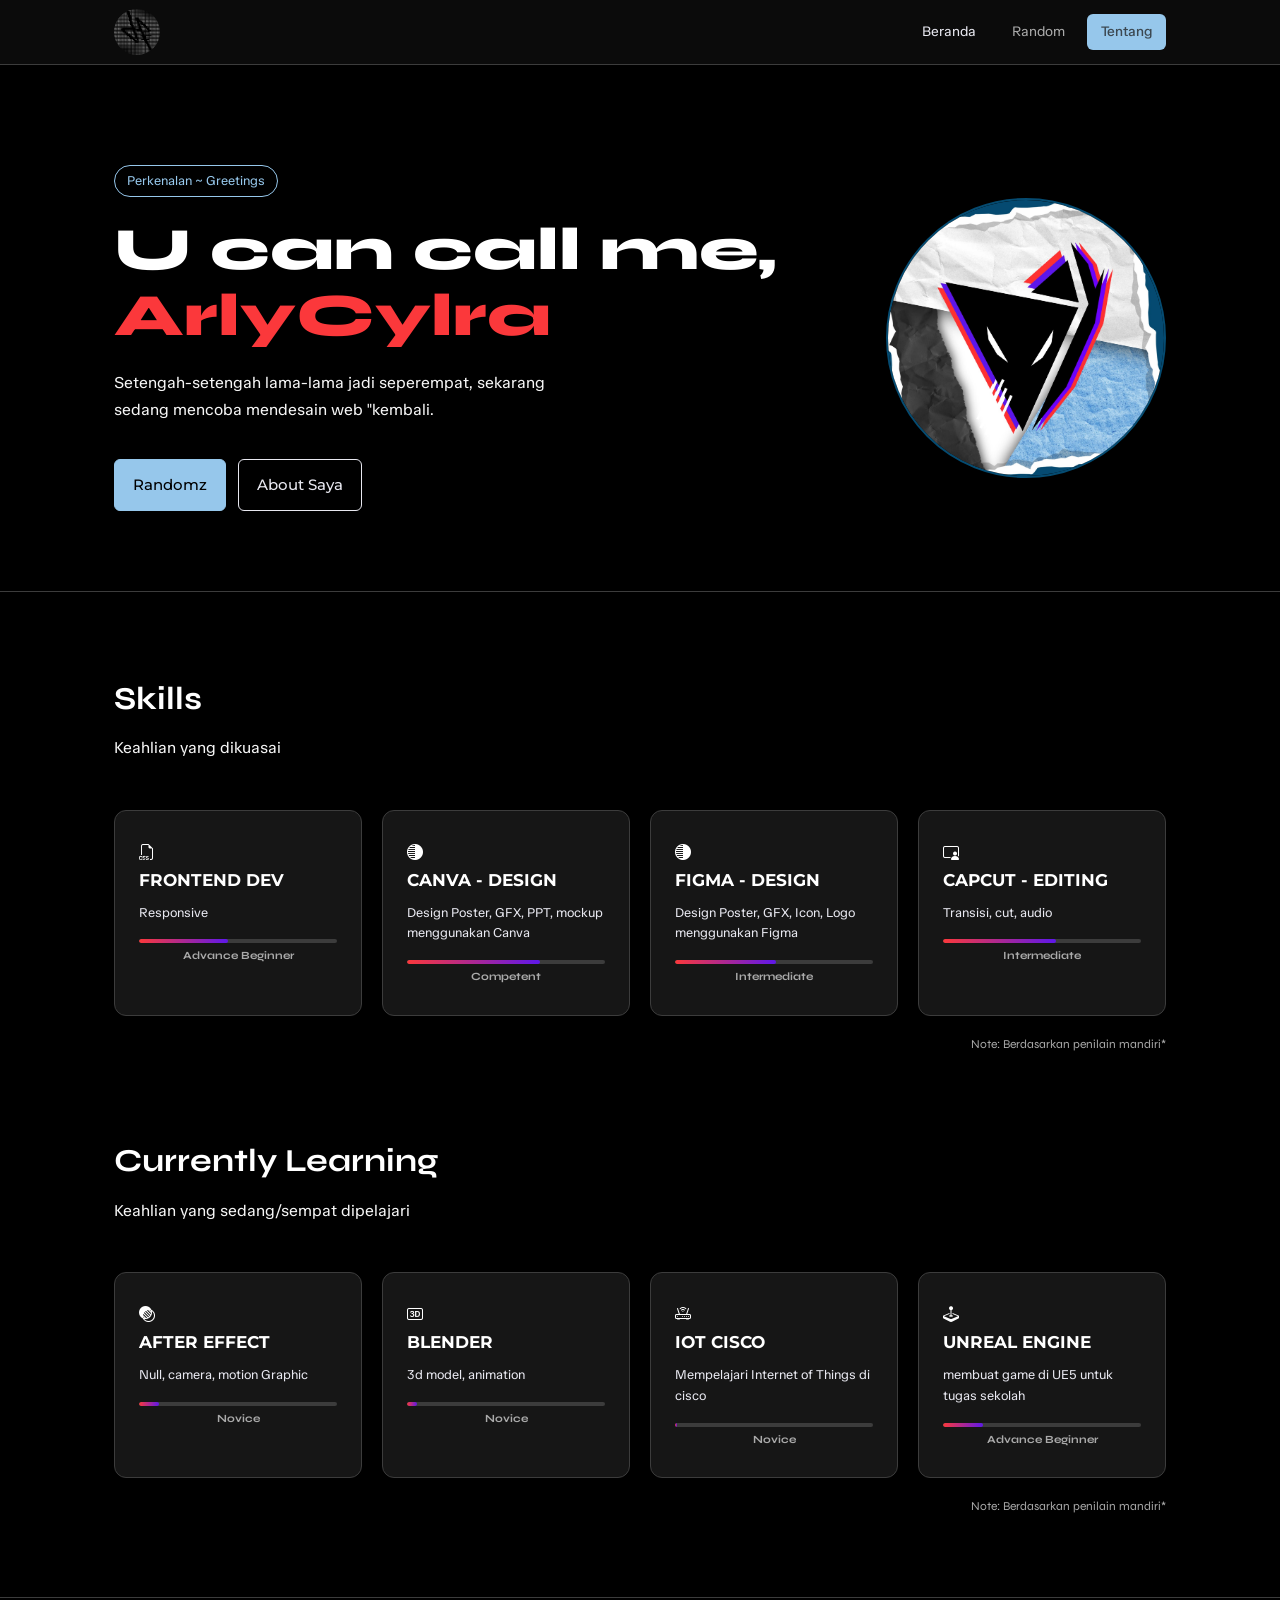
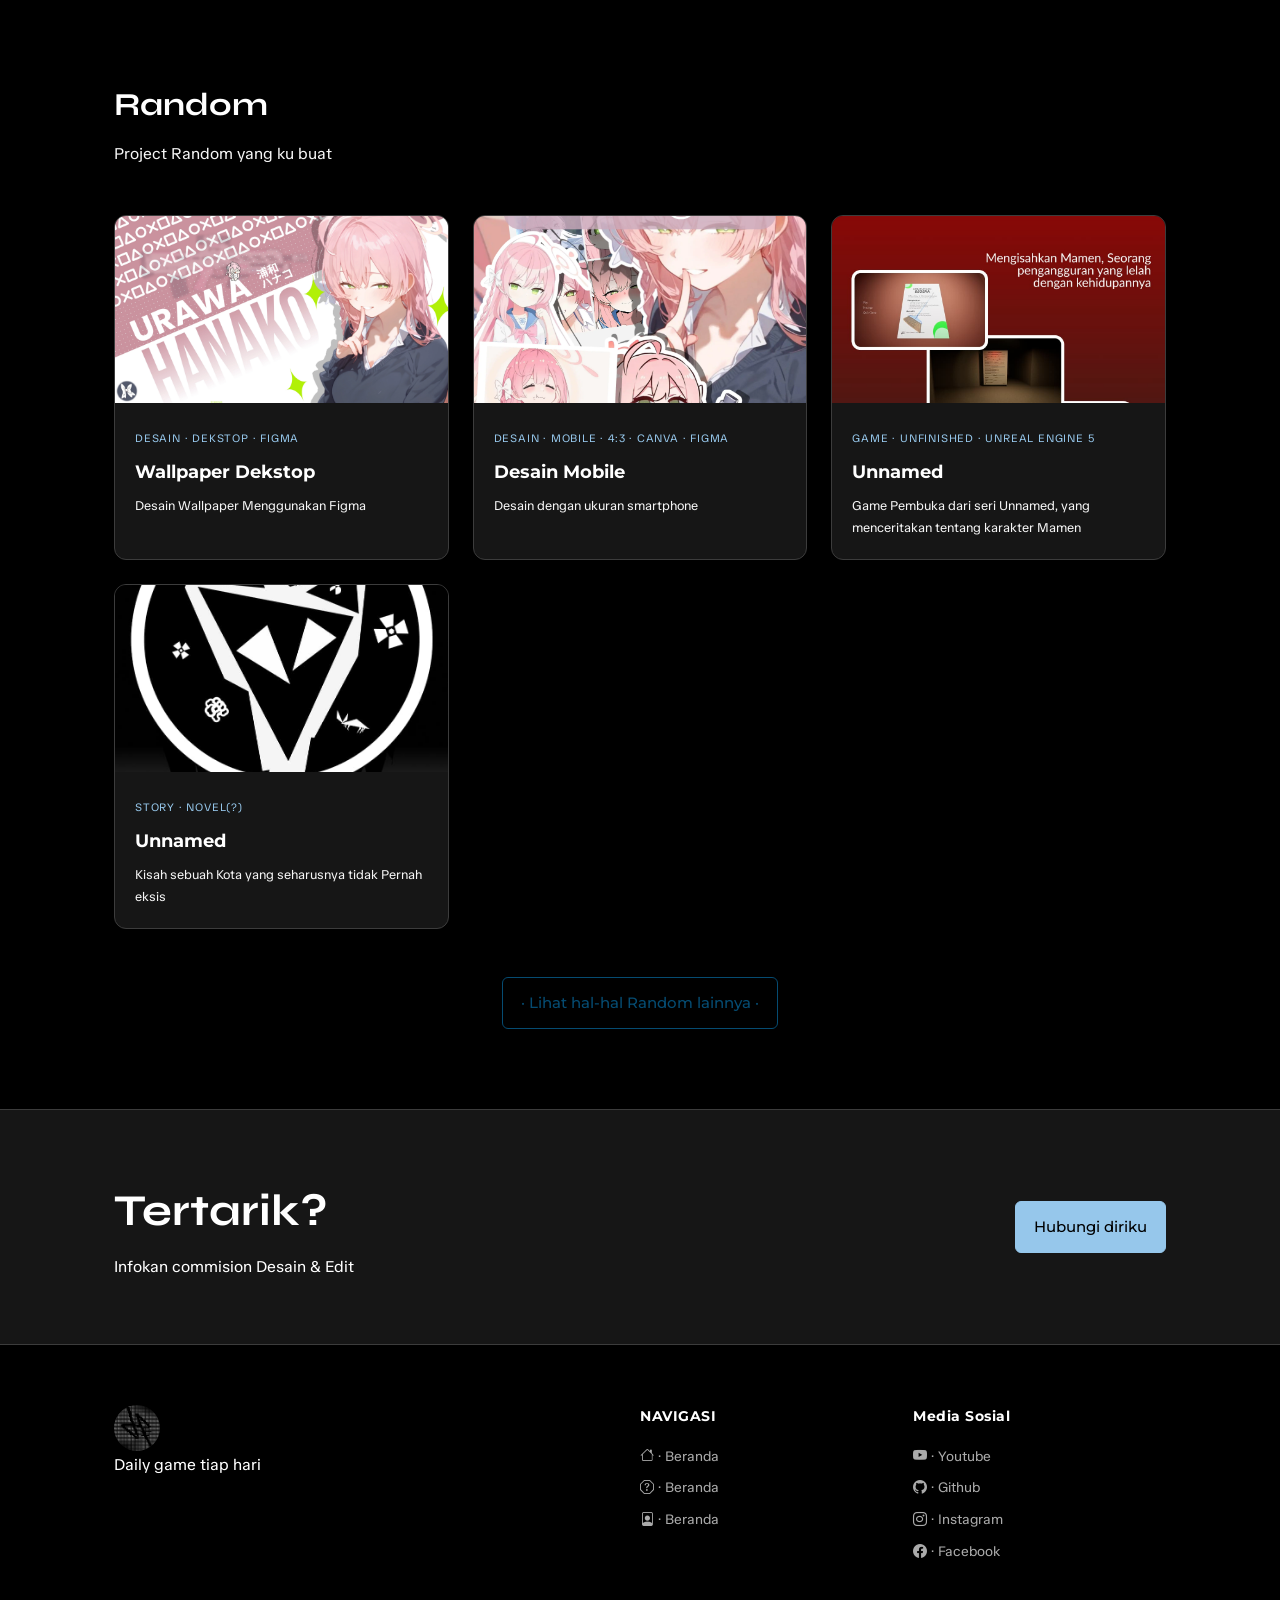
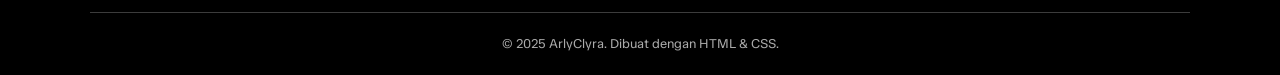
==== commit 851895b2: "membenahi css yang tidak muncul di about html" ====
--- a/index.html
+++ b/index.html
@@ -47,9 +47,9 @@
         <!-- Navvbaar -->
         <nav class="site-nav" id="siteNav">
           <a href="index.html" class="nav-link active">Beranda</a>
-          <button onclick="document.getElementById('suara').play()">
+          <!-- <button onclick="document.getElementById('suara').play()">
             Tekan aku!
-          </button>
+          </button> -->
           <audio id="suara" src="audio/vineboombass.mp3"></audio>
           <a href="random.html" class="nav-link">Random</a>
           <a href="pages/about.html" class="nav-link nav-cta">Tentang</a>
@@ -76,8 +76,8 @@
               mencoba mendesain web "kembali.
             </p>
             <div class="hero-actions">
-              <a href="#" class="btn btn-primary">Randomz</a>
-              <a href="#" class="btn btn-secondary">About Saya</a>
+              <a href="pages/random.html" class="btn btn-primary">Randomz</a>
+              <a href="pages/about.html" class="btn btn-secondary">About Saya</a>
             </div>
           </div>
           <div class="hero-visual">
@@ -97,6 +97,7 @@
                   clickSound.play();
                 });
               </script>
+
             </div>
           </div>
         </div>
@@ -343,7 +344,10 @@
           <h4>Media Sosial</h4>
           <ul>
             <li><i class="bi bi-youtube"></i><a href="#"> · Youtube</a></li>
-            <li><i class="bi bi-github"></i><a href="#"> · Github</a></li>
+            <li>
+              <i class="bi bi-github"></i
+              ><a href="https://github.com/ArlycsFall"> · Github</a>
+            </li>
             <li><i class="bi bi-instagram"></i><a href="#"> · Instagram</a></li>
             <li><i class="bi bi-facebook"></i><a href="#"> · Facebook</a></li>
           </ul>
--- a/css/style.css
+++ b/css/style.css
@@ -128,8 +128,8 @@
 .btn-sm{
     padding: 8px 18px;
     font-size: 13px;
-    background:var(--strawberry-red);
-    color: var(--lightdark);
+    background:var(--offWhite);
+    color: var(--black);
     border-radius: var(--radius-sm);
 }
 
@@ -278,6 +278,11 @@
     height: 99999px;
 }
 
+.avatar-wrap:hover{
+    rotate: 360deg;
+    transition: 2s;
+}
+
 .avatar-img{
     width: 100%;
     height: 100%;
@@ -383,7 +388,7 @@
 }
 
 .random-card:hover{
-    border-color: var(--strawberry-red);
+    border-color: var(--offWhite);
     transform: translateY(-4px);
 }
 
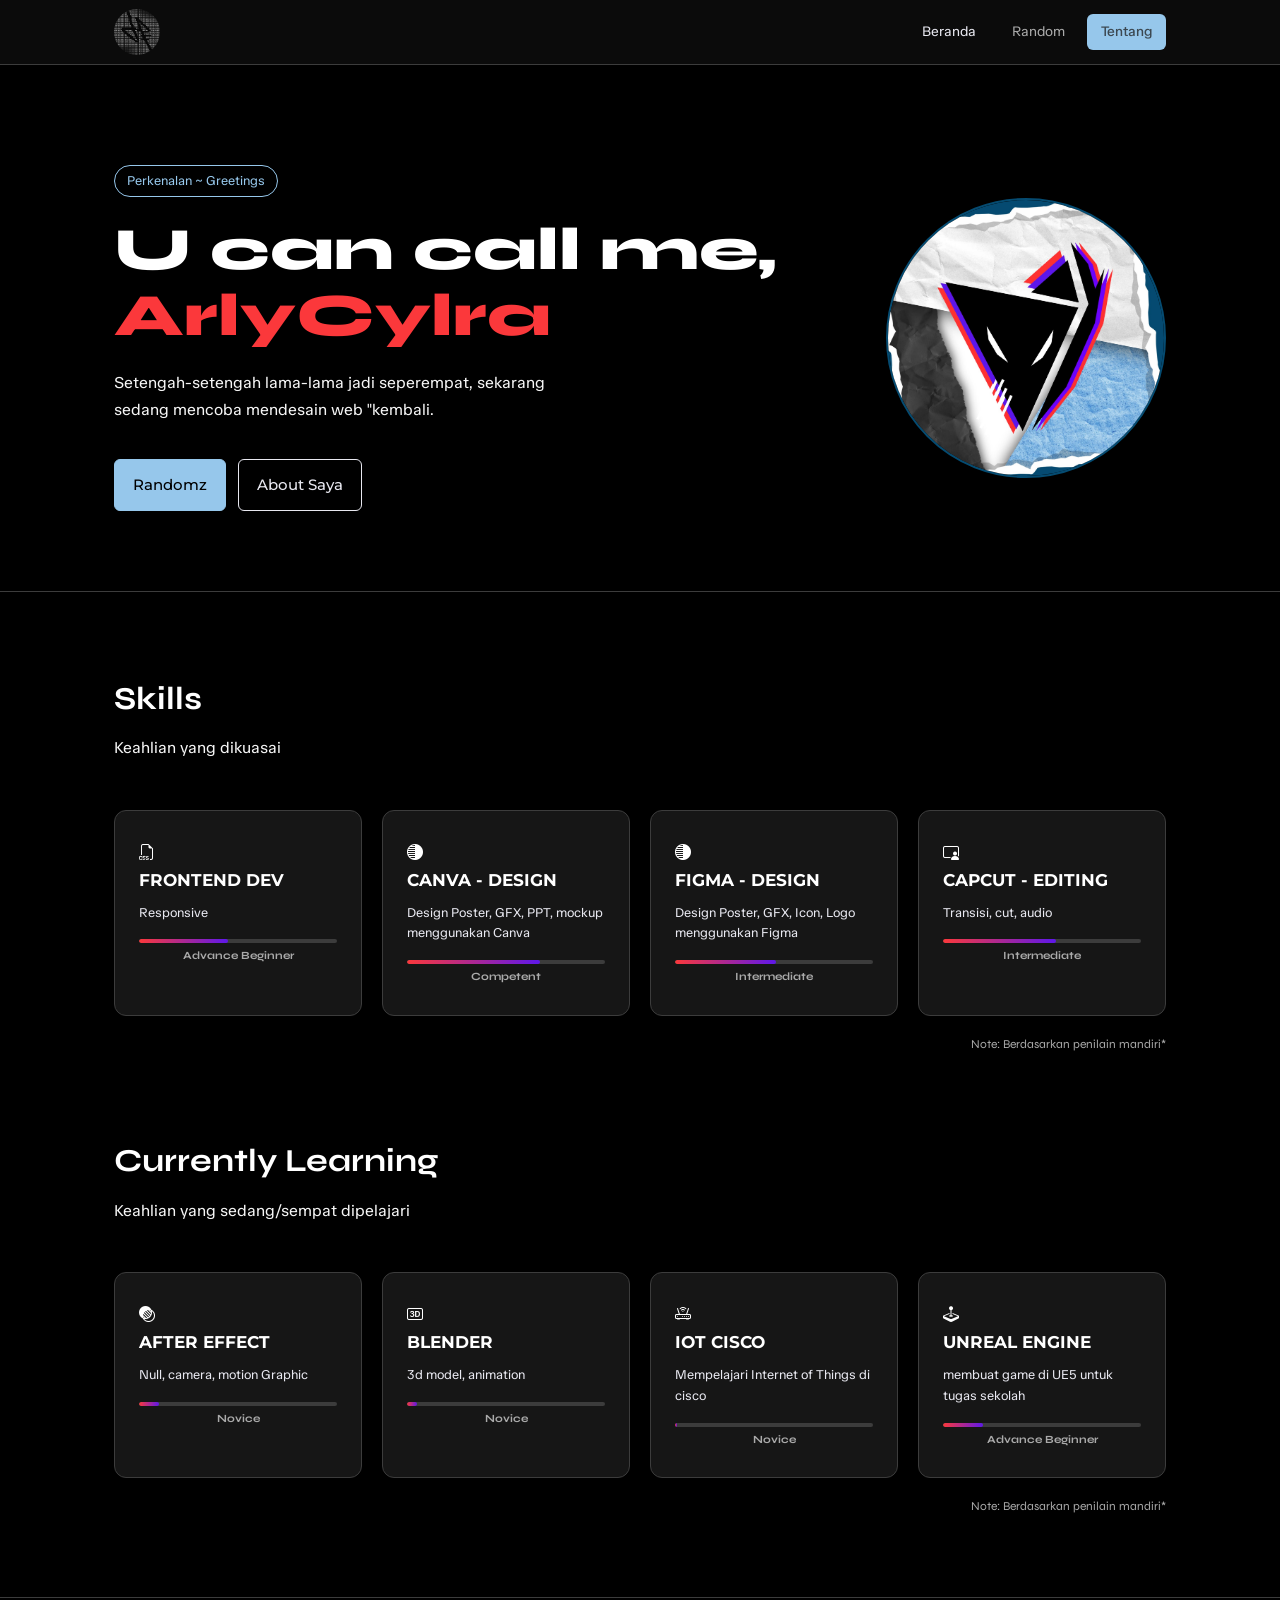
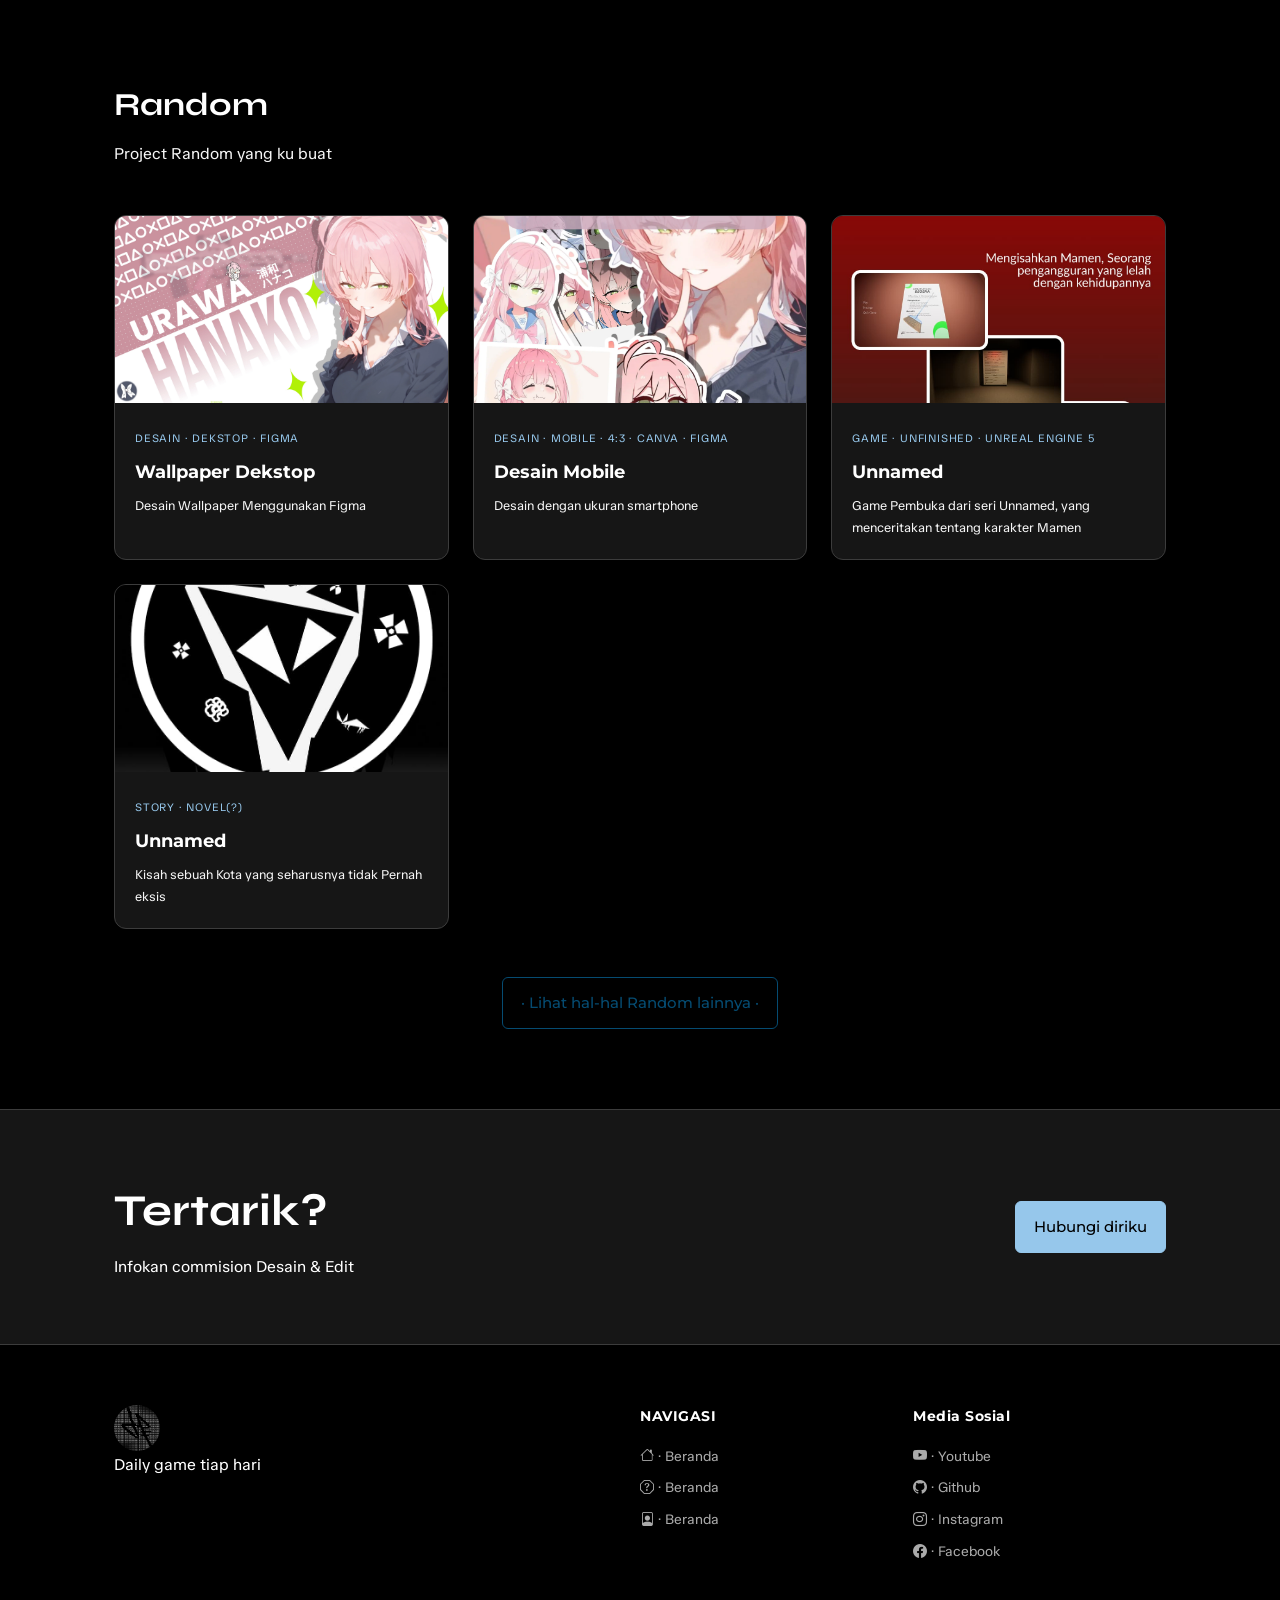
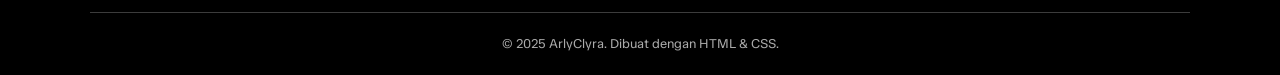
==== commit e11449bf: "ngubah logo jadi transparant (penasaran)" ====
--- a/index.html
+++ b/index.html
@@ -6,7 +6,7 @@
     <link
       rel="icon"
       type="png"
-      href="images/compressed/Arsil-Lisra.png"
+      href="images/compressed/Arsil_LisraTransparant.webp"
       style="border-radius: 100%"
     />
     <title>Rill Ini Mah</title>
@@ -33,7 +33,7 @@
     <header class="site-header">
       <div class="container header-inner">
         <img
-          src="images/compressed/Arsil-Lisra.png"
+          src="images/compressed/Arsil_LisraTransparant.webp"
           alt="logo.png"
           class="logo"
         />
@@ -77,7 +77,9 @@
             </p>
             <div class="hero-actions">
               <a href="pages/random.html" class="btn btn-primary">Randomz</a>
-              <a href="pages/about.html" class="btn btn-secondary">About Saya</a>
+              <a href="pages/about.html" class="btn btn-secondary"
+                >About Saya</a
+              >
             </div>
           </div>
           <div class="hero-visual">
@@ -97,7 +99,6 @@
                   clickSound.play();
                 });
               </script>
-
             </div>
           </div>
         </div>
@@ -317,7 +318,7 @@
       <div class="container footer-inner">
         <div class="footer-brand">
           <img
-            src="images/compressed/Arsil-Lisra.png"
+            src="images/compressed/Arsil_LisraTransparant.webp"
             alt=""
             class="logo"
             loading="lazy"
